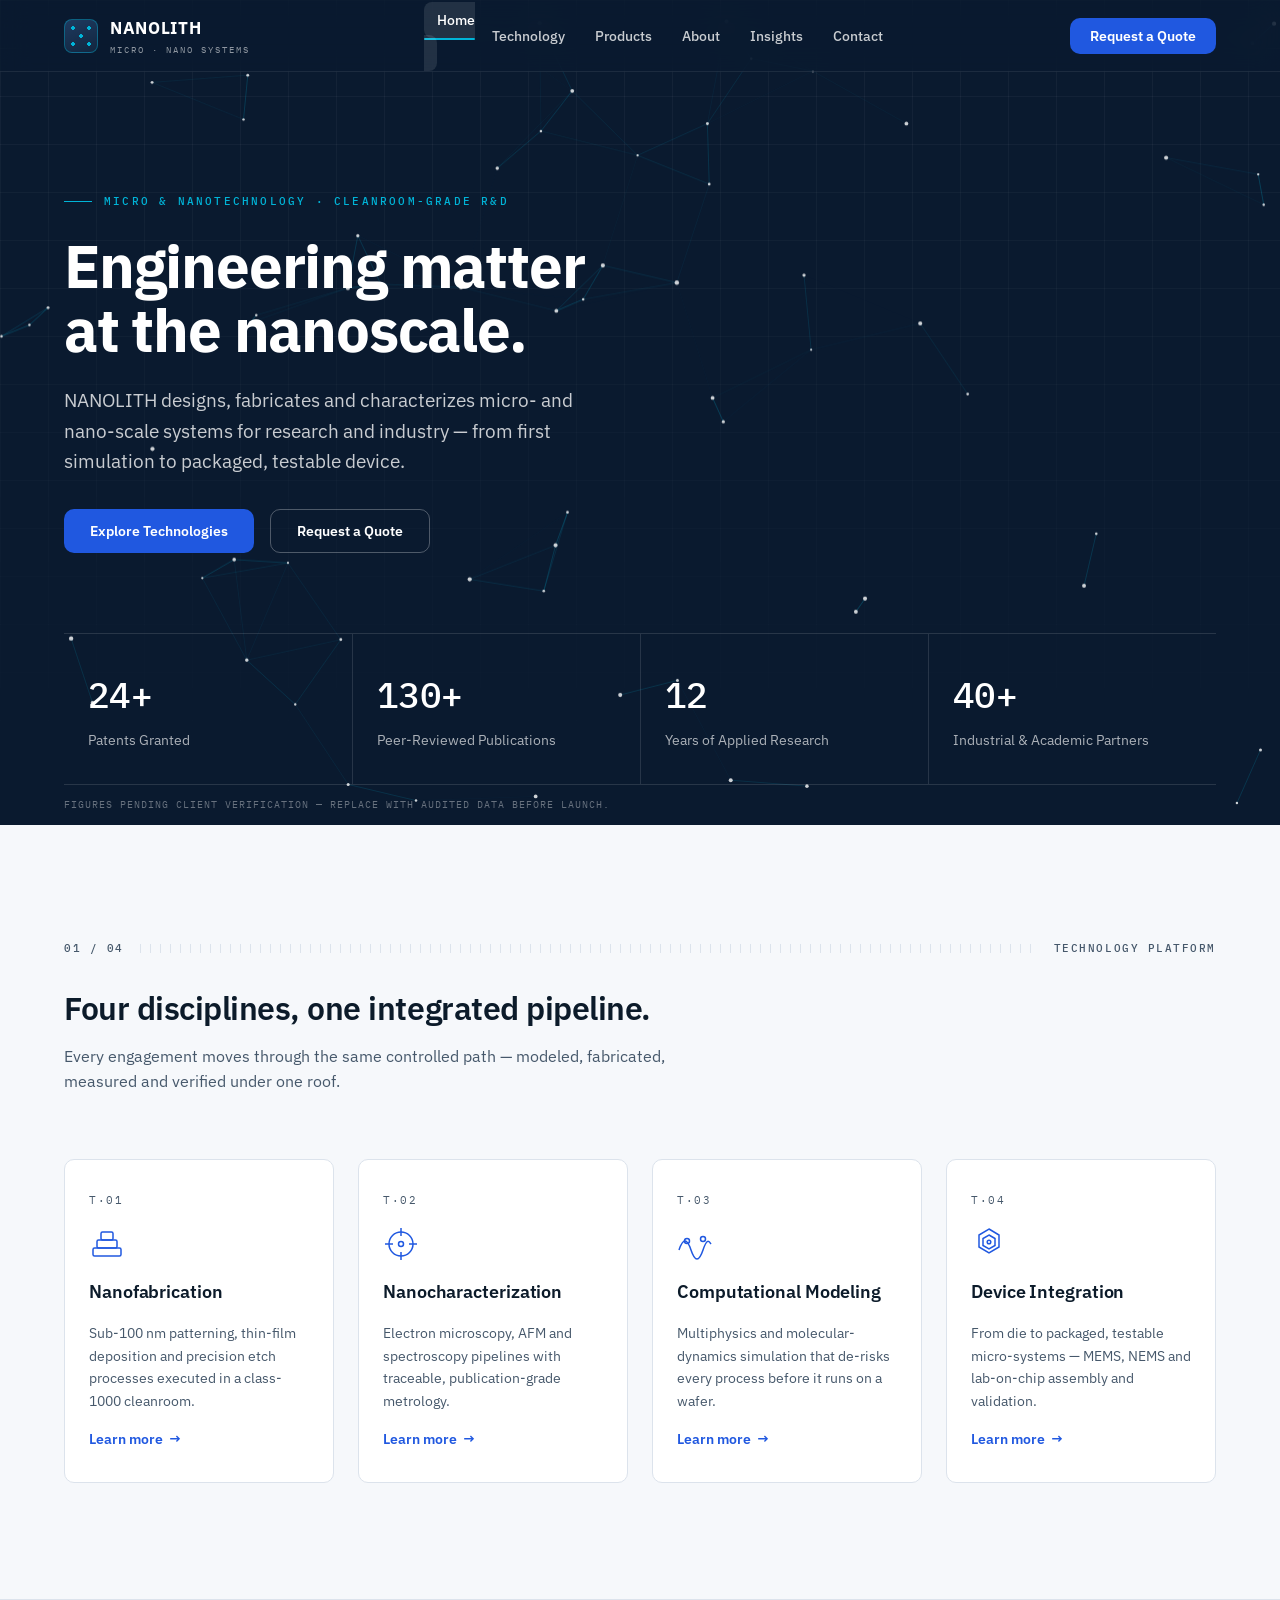
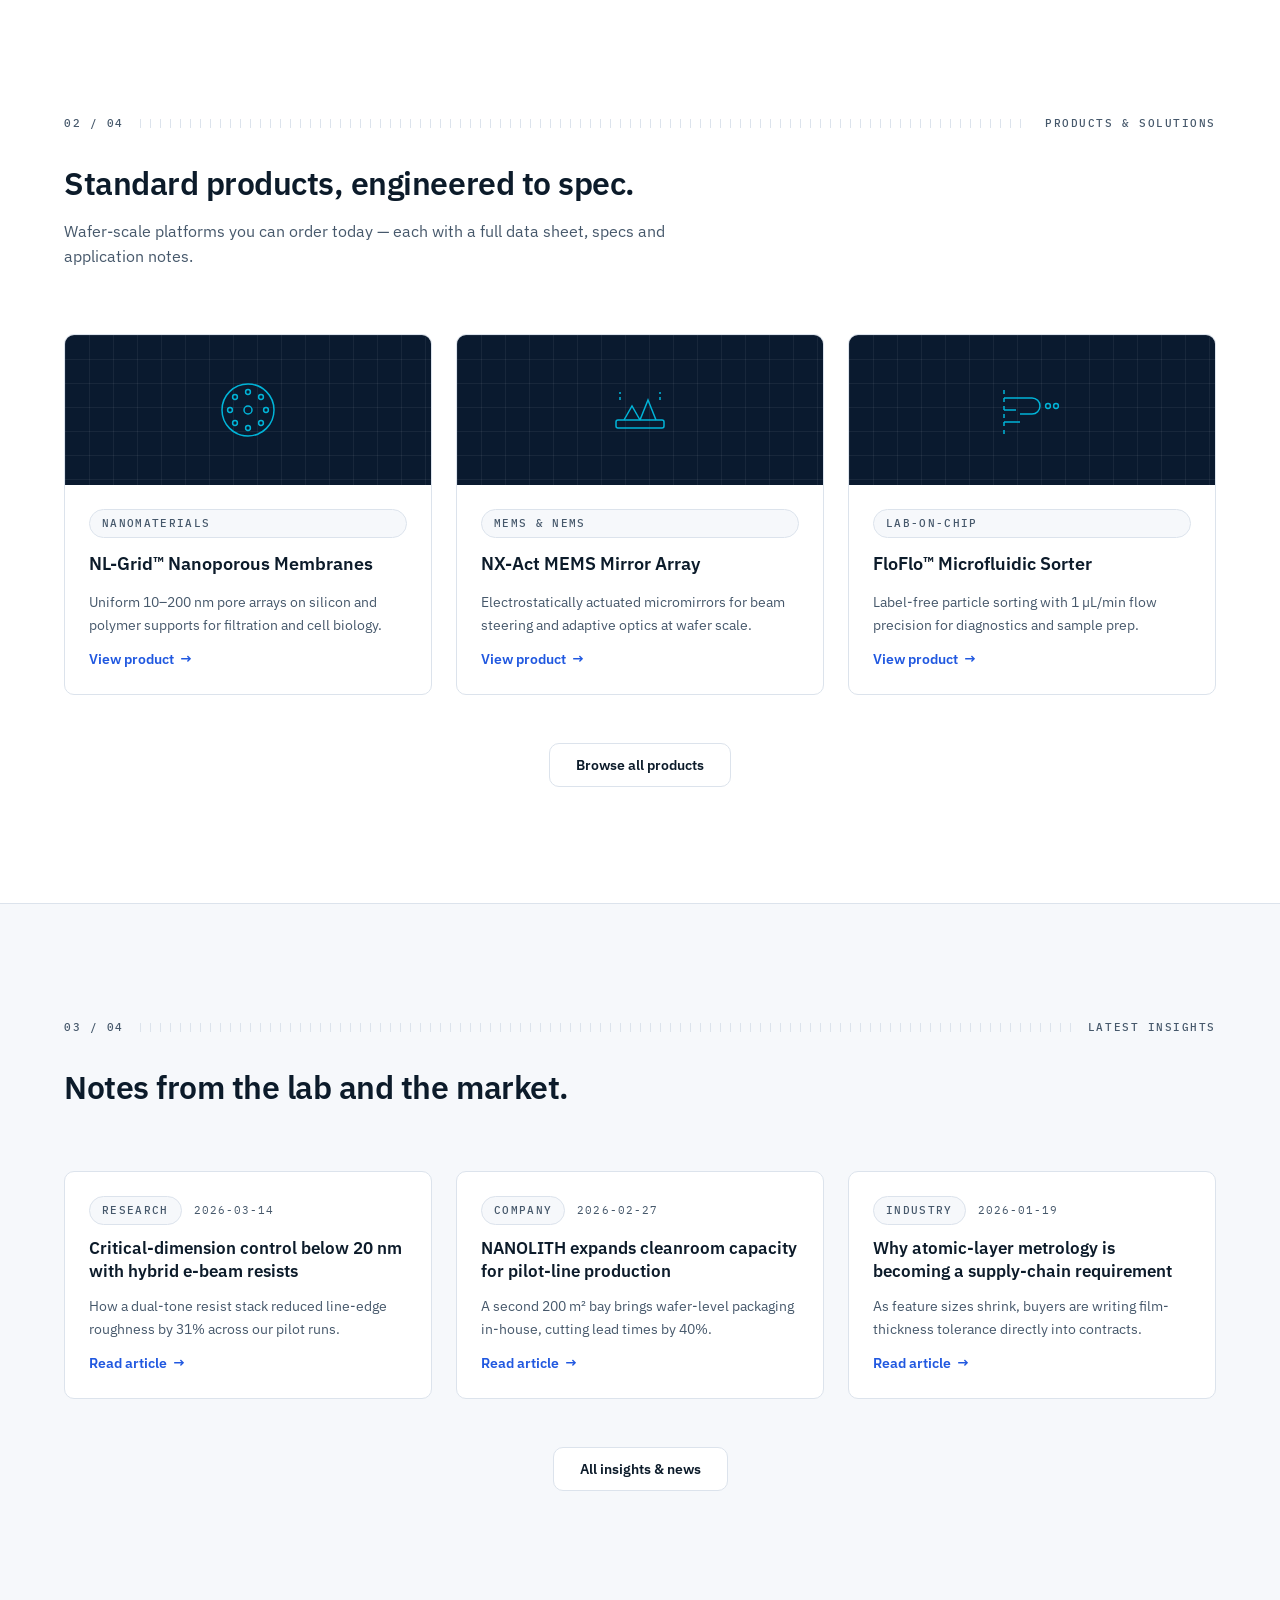
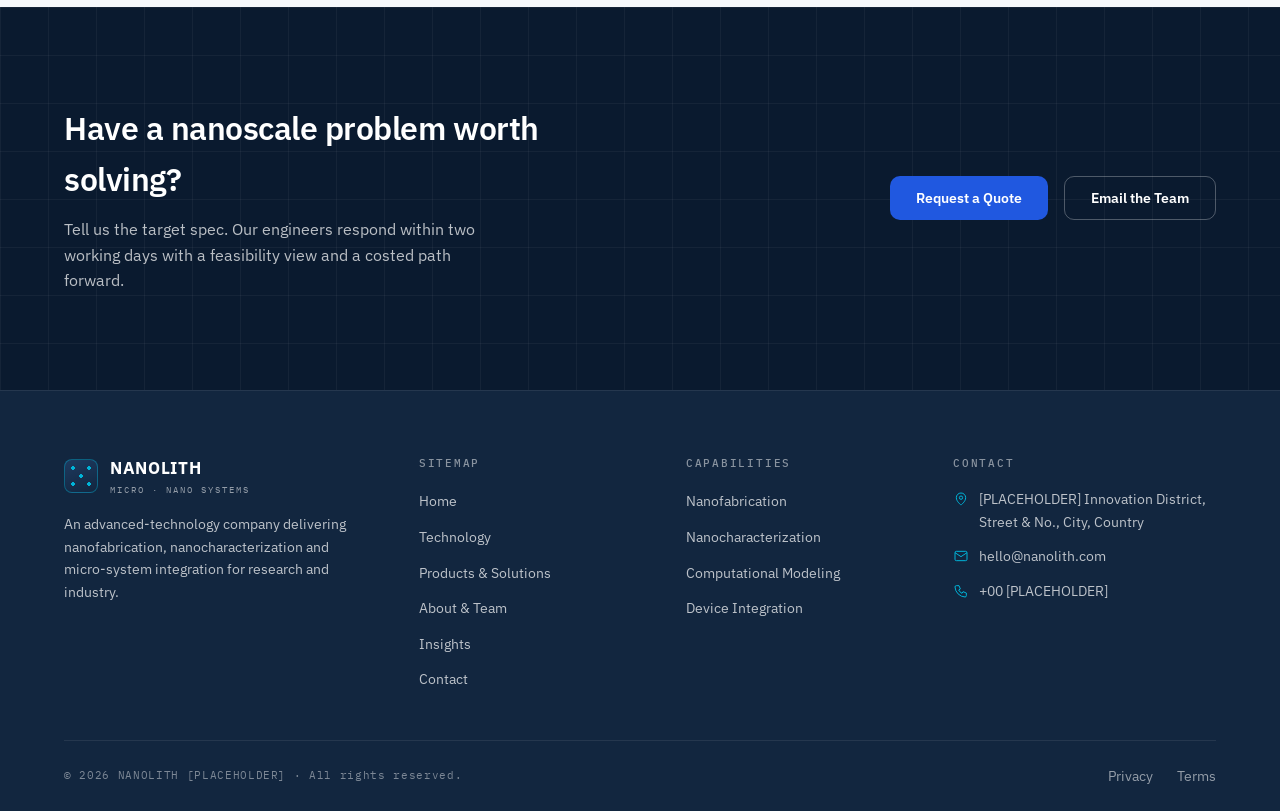
==== index.html @ 8b34ed4b "Add files via upload" ====
<!DOCTYPE html>
<html lang="en" dir="ltr">
<head>
  <meta charset="UTF-8" />
  <meta name="viewport" content="width=device-width, initial-scale=1.0" />
  <title>NANOLITH — Engineering Matter at the Nanoscale</title>
  <meta name="description" content="NANOLITH is a micro & nanotechnology company delivering nanofabrication, nanocharacterization and device integration for research and industry — from first simulation to packaged device." />
  <meta name="robots" content="index, follow" />
  <meta name="theme-color" content="#0A1A2F" />

  <!-- Open Graph (per-page OG handled by router titles; full package ships in Phase 3) -->
  <meta property="og:type" content="website" />
  <meta property="og:site_name" content="NANOLITH" />
  <meta property="og:title" content="NANOLITH — Engineering Matter at the Nanoscale" />
  <meta property="og:description" content="Micro & nanotechnology engineering: nanofabrication, nanocharacterization, computational modeling and device integration." />
  <meta property="og:url" content="https://www.nanolith.com/" /><!-- [PLACEHOLDER] canonical domain -->

  <!-- Fonts: IBM Plex Sans (display+body) & IBM Plex Mono (technical labels) -->
  <link rel="preconnect" href="https://fonts.googleapis.com" />
  <link rel="preconnect" href="https://fonts.gstatic.com" crossorigin />
  <link href="https://fonts.googleapis.com/css2?family=IBM+Plex+Sans:wght@400;500;600;700&family=IBM+Plex+Mono:wght@400;500&display=swap" rel="stylesheet" />

  <!-- JSON-LD: Organization -->
  <script type="application/ld+json">
  {
    "@context": "https://schema.org",
    "@type": "Organization",
    "name": "NANOLITH",
    "description": "Micro & nanotechnology company providing nanofabrication, nanocharacterization and micro-system integration services.",
    "url": "https://www.nanolith.com/",
    "email": "hello@nanolith.com",
    "address": { "@type": "PostalAddress", "streetAddress": "[PLACEHOLDER — Street & No.]", "addressLocality": "[PLACEHOLDER — City]", "addressCountry": "[PLACEHOLDER — Country]" },
    "sameAs": []
  }
  </script>

  <style>
  /* ============================================================
     NANOLITH — DESIGN SYSTEM v1.0  (Blueprint Precision)
     Transfer 1:1 into Figma. Spec table below.

     COLOR TOKENS        VALUE        ROLE
     paper               #F6F8FB      page ground (cool near-white)
     surface             #FFFFFF      cards / raised surfaces
     ink                 #0C1B2A      primary text (12.4:1 on paper)
     ink-2               #46586B      secondary text (6.1:1 on paper)
     line                #DCE3EC      hairlines, borders, dividers
     navy                #0A1A2F      dark ground: hero, bands, footer
     navy-2              #12263F      dark ground: footer, elevated dark
     action              #2058E0      THE single action color (white text 5.9:1)
     action-hover        #1A47B8      pressed/hover of action
     signal              #00B4D8      instrument cyan — ONLY for data/
                                      lattice/chart marks on dark ground
     ok                  #0E9F6E      success state
     err                 #D64545      error state
     focus               #3F7BF2      :focus-visible ring (works on both)

     TYPE SCALE (IBM Plex Sans / Mono)
     display  clamp(2.75rem, 6vw, 3.75rem) 700 -0.02em
     h2       clamp(1.75rem, 3.5vw, 2rem) 600 -0.015em
     h3       1.125rem 600 -0.005em
     body     1rem 400 / 1.6
     small    0.875rem / 1.6
     mono-xs  0.6875rem Mono 500 +0.14em uppercase — labels

     SPACE SCALE   4 8 12 16 24 32 48 64 96 128 (px)
     RADIUS        card 10px · input 6px · pill 999px
     SHADOW-1      0 1px 2px rgba(12,27,42,.06), 0 8px 24px rgba(12,27,42,.07)
     SHADOW-2      0 2px 4px rgba(12,27,42,.08), 0 16px 40px rgba(12,27,42,.12)
     MOTION        240ms cubic-bezier(.22,.61,.36,1)
     ============================================================ */

  /* ---------- Tokens ---------- */
  :root {
    --paper: #F6F8FB;
    --surface: #FFFFFF;
    --ink: #0C1B2A;
    --ink-2: #46586B;
    --line: #DCE3EC;
    --navy: #0A1A2F;
    --navy-2: #12263F;
    --action: #2058E0;
    --action-hover: #1A47B8;
    --signal: #00B4D8;
    --ok: #0E9F6E;
    --err: #D64545;
    --focus: #3F7BF2;

    --font-sans: "IBM Plex Sans", system-ui, -apple-system, "Segoe UI", sans-serif;
    --font-mono: "IBM Plex Mono", ui-monospace, "SFMono-Regular", monospace;

    --fs-display: clamp(2.75rem, 6vw, 3.75rem);
    --fs-h2: clamp(1.75rem, 3.5vw, 2rem);
    --fs-h3: 1.125rem;
    --fs-body: 1rem;
    --fs-small: 0.875rem;
    --fs-mono-xs: 0.6875rem;

    --sp-1: 4px;  --sp-2: 8px;  --sp-3: 12px; --sp-4: 16px;
    --sp-5: 24px; --sp-6: 32px; --sp-7: 48px; --sp-8: 64px;
    --sp-9: 96px; --sp-10: 128px;

    --r-card: 10px;
    --r-input: 6px;
    --r-pill: 999px;

    --shadow-1: 0 1px 2px rgba(12,27,42,.06), 0 8px 24px rgba(12,27,42,.07);
    --shadow-2: 0 2px 4px rgba(12,27,42,.08), 0 16px 40px rgba(12,27,42,.12);

    --dur: 240ms;
    --ease: cubic-bezier(.22, .61, .36, 1);

    --section-y: clamp(64px, 9vw, 128px);
    --nav-h: 72px;
  }

  /* ---------- Reset & base ---------- */
  *, *::before, *::after { box-sizing: border-box; margin: 0; padding: 0; }
  html { scroll-behavior: smooth; }
  body {
    font-family: var(--font-sans);
    font-size: var(--fs-body);
    line-height: 1.6;
    color: var(--ink);
    background: var(--paper);
    -webkit-font-smoothing: antialiased;
    text-rendering: optimizeLegibility;
  }
  img, svg, canvas { display: block; max-width: 100%; }
  a { color: inherit; text-decoration: none; }
  ul, ol { list-style: none; }
  button { font: inherit; border: 0; background: none; cursor: pointer; color: inherit; }
  :focus-visible { outline: 2px solid var(--focus); outline-offset: 3px; border-radius: 4px; }

  .skip-link {
    position: absolute; top: -48px; left: 16px; z-index: 200;
    background: var(--action); color: #fff; padding: 10px 16px;
    border-radius: var(--r-input); font-weight: 600; transition: top var(--dur) var(--ease);
  }
  .skip-link:focus { top: 12px; }

  .container { width: 100%; max-width: 1200px; margin-inline: auto; padding-inline: clamp(20px, 4vw, 24px); }
  .mono { font-family: var(--font-mono); }

  /* ---------- Section rule (calibration signature) ---------- */
  .sec-rule {
    display: flex; align-items: center; gap: var(--sp-4);
    margin-bottom: var(--sp-6);
  }
  .sec-index, .sec-label {
    font-family: var(--font-mono); font-size: var(--fs-mono-xs);
    font-weight: 500; letter-spacing: .14em; text-transform: uppercase;
    color: var(--ink-2); white-space: nowrap;
  }
  .sec-ticks {
    flex: 1; height: 9px; min-width: 24px;
    background: repeating-linear-gradient(90deg, var(--line) 0 1px, transparent 1px 10px);
  }
  .on-dark .sec-index, .on-dark .sec-label { color: rgba(255,255,255,.66); }
  .on-dark .sec-ticks { background: repeating-linear-gradient(90deg, rgba(255,255,255,.18) 0 1px, transparent 1px 10px); }

  /* ---------- Buttons & pills ---------- */
  .btn {
    display: inline-flex; align-items: center; justify-content: center; gap: var(--sp-2);
    padding: 14px 26px; border-radius: var(--r-card);
    font-weight: 600; font-size: var(--fs-small); line-height: 1;
    transition: background var(--dur) var(--ease), transform var(--dur) var(--ease),
                border-color var(--dur) var(--ease), box-shadow var(--dur) var(--ease);
  }
  .btn-primary { background: var(--action); color: #fff; }
  .btn-primary:hover { background: var(--action-hover); transform: translateY(-1px); box-shadow: var(--shadow-1); }
  .btn-primary:active { transform: translateY(0); }
  .btn-ghost { border: 1px solid rgba(255,255,255,.28); color: #fff; }
  .btn-ghost:hover { border-color: rgba(255,255,255,.6); background: rgba(255,255,255,.06); }
  .btn-outline { border: 1px solid var(--line); color: var(--ink); background: var(--surface); }
  .btn-outline:hover { border-color: var(--ink-2); transform: translateY(-1px); }
  .text-link { font-weight: 600; font-size: var(--fs-small); color: var(--action); display: inline-flex; align-items: center; gap: 6px; transition: gap var(--dur) var(--ease); }
  .text-link:hover { gap: 10px; }
  .on-dark .text-link { color: var(--signal); }
  .pill {
    display: inline-flex; align-items: center;
    font-family: var(--font-mono); font-size: var(--fs-mono-xs);
    letter-spacing: .12em; text-transform: uppercase; font-weight: 500;
    padding: 5px 12px; border-radius: var(--r-pill);
    border: 1px solid var(--line); color: var(--ink-2); background: var(--paper);
  }
  .on-dark .pill { border-color: rgba(0,180,216,.35); color: var(--signal); background: rgba(0,180,216,.07); }

  /* ---------- Views / router ---------- */
  .view { display: none; }
  .view.is-active { display: block; }

  /* ============================================================
     NAVBAR
     ============================================================ */
  .nav {
    position: fixed; inset-inline: 0; top: 0; z-index: 100;
    height: var(--nav-h);
    background: rgba(10, 26, 47, .66);
    -webkit-backdrop-filter: blur(14px); backdrop-filter: blur(14px);
    border-bottom: 1px solid rgba(255,255,255,.08);
    transition: background var(--dur) var(--ease), border-color var(--dur) var(--ease);
  }
  .nav.is-scrolled { background: rgba(10, 26, 47, .92); border-bottom-color: rgba(255,255,255,.12); }
  .nav-inner { height: var(--nav-h); display: flex; align-items: center; justify-content: space-between; gap: var(--sp-5); }

  .brand { display: inline-flex; align-items: center; gap: 12px; color: #fff; }
  .brand-mark {
    width: 34px; height: 34px; border-radius: 8px; flex: none;
    background:
      radial-gradient(circle at 25% 25%, var(--signal) 1.6px, transparent 2px),
      radial-gradient(circle at 75% 25%, var(--signal) 1.6px, transparent 2px),
      radial-gradient(circle at 25% 75%, var(--signal) 1.6px, transparent 2px),
      radial-gradient(circle at 75% 75%, var(--signal) 1.6px, transparent 2px),
      radial-gradient(circle at 50% 50%, var(--signal) 1.6px, transparent 2px),
      linear-gradient(160deg, #1E3A5F, var(--navy-2));
    border: 1px solid rgba(0,180,216,.4);
  }
  .brand-name { font-weight: 700; font-size: 1.0625rem; letter-spacing: .04em; }
  .brand-sub { display: block; font-family: var(--font-mono); font-size: 9px; letter-spacing: .22em; text-transform: uppercase; color: rgba(255,255,255,.55); margin-top: 1px; }

  .nav-links { display: flex; align-items: center; gap: var(--sp-1); }
  .nav-links a {
    padding: 9px 13px; border-radius: 8px; color: rgba(255,255,255,.78);
    font-size: var(--fs-small); font-weight: 500;
    transition: color var(--dur) var(--ease), background var(--dur) var(--ease);
  }
  .nav-links a:hover { color: #fff; background: rgba(255,255,255,.07); }
  .nav-links a[aria-current="page"] { color: #fff; background: rgba(255,255,255,.1); }
  .nav-links a[aria-current="page"]::after { content: ""; display: block; height: 2px; margin-top: 5px; background: var(--signal); border-radius: 2px; }

  .nav-cta { display: inline-flex; }
  .nav .btn { padding: 11px 20px; }

  .nav-toggle { display: none; width: 44px; height: 44px; border-radius: 8px; position: relative; }
  .nav-toggle span {
    position: absolute; left: 12px; right: 12px; height: 2px; border-radius: 2px;
    background: #fff; transition: transform var(--dur) var(--ease), opacity var(--dur) var(--ease);
  }
  .nav-toggle span:nth-child(1) { top: 15px; }
  .nav-toggle span:nth-child(2) { top: 21px; }
  .nav-toggle span:nth-child(3) { top: 27px; }
  .nav.is-open .nav-toggle span:nth-child(1) { transform: translateY(6px) rotate(45deg); }
  .nav.is-open .nav-toggle span:nth-child(2) { opacity: 0; }
  .nav.is-open .nav-toggle span:nth-child(3) { transform: translateY(-6px) rotate(-45deg); }

  .nav-panel { display: none; }

  /* ============================================================
     HERO
     ============================================================ */
  .hero {
    position: relative; overflow: hidden;
    background: var(--navy); color: #fff;
    padding-top: calc(var(--nav-h) + clamp(56px, 10vw, 112px));
    padding-bottom: 0;
  }
  .hero::before { /* blueprint grid */
    content: ""; position: absolute; inset: 0; pointer-events: none;
    background-image:
      linear-gradient(rgba(255,255,255,.05) 1px, transparent 1px),
      linear-gradient(90deg, rgba(255,255,255,.05) 1px, transparent 1px);
    background-size: 48px 48px;
    mask-image: linear-gradient(180deg, rgba(0,0,0,.9), rgba(0,0,0,.35) 60%, transparent 95%);
    -webkit-mask-image: linear-gradient(180deg, rgba(0,0,0,.9), rgba(0,0,0,.35) 60%, transparent 95%);
  }
  #lattice { position: absolute; inset: 0; width: 100%; height: 100%; pointer-events: none; }
  .hero-inner { position: relative; z-index: 1; }
  .hero-content { max-width: 720px; padding-bottom: clamp(48px, 7vw, 80px); }
  .hero-eyebrow {
    font-family: var(--font-mono); font-size: var(--fs-mono-xs); font-weight: 500;
    letter-spacing: .2em; text-transform: uppercase; color: var(--signal);
    display: inline-flex; align-items: center; gap: 12px; margin-bottom: var(--sp-5);
  }
  .hero-eyebrow::before { content: ""; width: 28px; height: 1px; background: var(--signal); }
  .hero h1 {
    font-size: var(--fs-display); font-weight: 700; line-height: 1.06;
    letter-spacing: -0.02em; margin-bottom: var(--sp-5); text-wrap: balance;
  }
  .hero-sub { font-size: clamp(1.0625rem, 2vw, 1.1875rem); color: rgba(255,255,255,.78); max-width: 560px; margin-bottom: var(--sp-6); }
  .hero-ctas { display: flex; flex-wrap: wrap; gap: var(--sp-4); }

  /* Trust strip — counters on the dark ground */
  .trust {
    position: relative; z-index: 1;
    border-top: 1px solid rgba(255,255,255,.12);
    display: grid; grid-template-columns: repeat(4, 1fr);
  }
  .trust-item { padding: var(--sp-6) var(--sp-5); border-inline-start: 1px solid rgba(255,255,255,.12); }
  .trust-item:first-child { border-inline-start: 0; }
  .stat-num {
    font-family: var(--font-mono); font-weight: 500; font-size: clamp(1.75rem, 3.4vw, 2.25rem);
    letter-spacing: -0.02em; color: #fff; display: block;
    font-variant-numeric: tabular-nums;
  }
  .stat-label { display: block; margin-top: 6px; font-size: var(--fs-small); color: rgba(255,255,255,.66); }
  .trust-note { position: relative; z-index: 1; border-top: 1px solid rgba(255,255,255,.12); padding: 12px 0; }
  .trust-note p { font-family: var(--font-mono); font-size: 10px; letter-spacing: .1em; text-transform: uppercase; color: rgba(255,255,255,.38); }

  /* ============================================================
     LIGHT SECTIONS (shared)
     ============================================================ */
  .section { padding-block: var(--section-y); background: var(--paper); }
  .section-head { max-width: 640px; margin-bottom: var(--sp-8); }
  .section-head h2 { font-size: var(--fs-h2); font-weight: 600; letter-spacing: -0.015em; line-height: 1.2; margin-bottom: var(--sp-4); text-wrap: balance; }
  .section-head p { color: var(--ink-2); }

  /* Technology cards */
  .grid-4 { display: grid; grid-template-columns: repeat(4, 1fr); gap: var(--sp-5); }
  .t-card {
    background: var(--surface); border: 1px solid var(--line); border-radius: var(--r-card);
    padding: var(--sp-6) var(--sp-5); display: flex; flex-direction: column; gap: var(--sp-4);
    transition: transform var(--dur) var(--ease), box-shadow var(--dur) var(--ease), border-color var(--dur) var(--ease);
  }
  .t-card:hover { transform: translateY(-3px); box-shadow: var(--shadow-2); border-color: #C9D4E2; }
  .t-card svg { width: 36px; height: 36px; stroke: var(--action); }
  .t-card h3 { font-size: var(--fs-h3); font-weight: 600; letter-spacing: -0.005em; }
  .t-card p { font-size: var(--fs-small); color: var(--ink-2); flex: 1; }
  .t-card .text-link { margin-top: auto; }
  .t-num { font-family: var(--font-mono); font-size: var(--fs-mono-xs); letter-spacing: .14em; color: var(--ink-2); }

  /* Products teaser */
  .grid-3 { display: grid; grid-template-columns: repeat(3, 1fr); gap: var(--sp-5); }
  .p-card {
    background: var(--surface); border: 1px solid var(--line); border-radius: var(--r-card);
    overflow: hidden; display: flex; flex-direction: column;
    transition: transform var(--dur) var(--ease), box-shadow var(--dur) var(--ease);
  }
  .p-card:hover { transform: translateY(-3px); box-shadow: var(--shadow-2); }
  .p-visual {
    height: 150px; position: relative; overflow: hidden;
    background: var(--navy);
  }
  .p-visual::before {
    content: ""; position: absolute; inset: 0;
    background-image:
      linear-gradient(rgba(255,255,255,.06) 1px, transparent 1px),
      linear-gradient(90deg, rgba(255,255,255,.06) 1px, transparent 1px);
    background-size: 24px 24px;
  }
  .p-visual svg { position: absolute; inset: 0; margin: auto; width: 72px; height: 72px; stroke: var(--signal); }
  .p-body { padding: var(--sp-5); display: flex; flex-direction: column; gap: var(--sp-3); flex: 1; }
  .p-body h3 { font-size: var(--fs-h3); font-weight: 600; }
  .p-body > p { font-size: var(--fs-small); color: var(--ink-2); flex: 1; }

  /* Insights teaser */
  .i-list { display: grid; grid-template-columns: repeat(3, 1fr); gap: var(--sp-5); }
  .i-card {
    background: var(--surface); border: 1px solid var(--line); border-radius: var(--r-card);
    padding: var(--sp-5); display: flex; flex-direction: column; gap: var(--sp-3);
    transition: transform var(--dur) var(--ease), box-shadow var(--dur) var(--ease);
  }
  .i-card:hover { transform: translateY(-3px); box-shadow: var(--shadow-2); }
  .i-meta { display: flex; align-items: center; gap: var(--sp-3); }
  .i-date { font-family: var(--font-mono); font-size: var(--fs-mono-xs); letter-spacing: .1em; color: var(--ink-2); }
  .i-card h3 { font-size: 1.0625rem; font-weight: 600; line-height: 1.35; }
  .i-card p { font-size: var(--fs-small); color: var(--ink-2); flex: 1; }

  /* ============================================================
     CTA BAND & FOOTER (dark)
     ============================================================ */
  .cta-band { background: var(--navy); color: #fff; position: relative; overflow: hidden; }
  .cta-band::before {
    content: ""; position: absolute; inset: 0;
    background-image:
      linear-gradient(rgba(255,255,255,.045) 1px, transparent 1px),
      linear-gradient(90deg, rgba(255,255,255,.045) 1px, transparent 1px);
    background-size: 48px 48px;
  }
  .cta-inner { position: relative; display: flex; align-items: center; justify-content: space-between; gap: var(--sp-7); padding-block: clamp(56px, 8vw, 96px); }
  .cta-inner h2 { font-size: var(--fs-h2); font-weight: 600; letter-spacing: -0.015em; margin-bottom: var(--sp-3); max-width: 480px; }
  .cta-inner p { color: rgba(255,255,255,.72); max-width: 440px; }
  .cta-actions { display: flex; flex-wrap: wrap; gap: var(--sp-4); flex: none; }

  .footer { background: var(--navy-2); color: rgba(255,255,255,.72); border-top: 1px solid rgba(255,255,255,.08); }
  .footer-grid {
    display: grid; grid-template-columns: 1.4fr 1fr 1fr 1.2fr; gap: var(--sp-7);
    padding-block: var(--sp-8) var(--sp-7);
  }
  .footer .brand { margin-bottom: var(--sp-4); }
  .footer-blurb { font-size: var(--fs-small); max-width: 300px; }
  .footer h4 { font-family: var(--font-mono); font-size: var(--fs-mono-xs); font-weight: 500; letter-spacing: .16em; text-transform: uppercase; color: rgba(255,255,255,.5); margin-bottom: var(--sp-4); }
  .footer-links li + li { margin-top: 10px; }
  .footer-links a { font-size: var(--fs-small); transition: color var(--dur) var(--ease); }
  .footer-links a:hover { color: #fff; }
  .footer-contact li { font-size: var(--fs-small); display: flex; gap: 10px; }
  .footer-contact li + li { margin-top: 12px; }
  .footer-contact svg { width: 16px; height: 16px; stroke: var(--signal); flex: none; margin-top: 3px; }
  .footer-bottom {
    border-top: 1px solid rgba(255,255,255,.08); padding-block: var(--sp-5);
    display: flex; align-items: center; justify-content: space-between; gap: var(--sp-4); flex-wrap: wrap;
  }
  .footer-bottom p { font-family: var(--font-mono); font-size: 11px; letter-spacing: .06em; color: rgba(255,255,255,.45); }
  .footer-legal { display: flex; gap: var(--sp-5); }
  .footer-legal a { font-size: var(--fs-small); color: rgba(255,255,255,.55); }
  .footer-legal a:hover { color: #fff; }

  /* ============================================================
     STUB VIEW (pages shipping in Phase 2)
     ============================================================ */
  .stub { min-height: calc(100vh - var(--nav-h)); background: var(--navy); color: #fff; display: grid; place-items: center; text-align: center; position: relative; overflow: hidden; padding: var(--sp-9) 0; }
  .stub::before {
    content: ""; position: absolute; inset: 0;
    background-image:
      linear-gradient(rgba(255,255,255,.05) 1px, transparent 1px),
      linear-gradient(90deg, rgba(255,255,255,.05) 1px, transparent 1px);
    background-size: 48px 48px;
  }
  .stub-inner { position: relative; max-width: 520px; padding-inline: clamp(20px, 4vw, 24px); display: flex; flex-direction: column; align-items: center; gap: var(--sp-5); }
  .stub h1 { font-size: clamp(1.75rem, 4vw, 2.25rem); font-weight: 600; letter-spacing: -0.015em; }
  .stub p { color: rgba(255,255,255,.72); }

  /* ============================================================
     REVEAL ANIMATION
     ============================================================ */
  .reveal { opacity: 0; transform: translateY(18px); transition: opacity 640ms var(--ease), transform 640ms var(--ease); }
  .reveal.is-in { opacity: 1; transform: none; }
  .reveal[data-delay="1"] { transition-delay: 80ms; }
  .reveal[data-delay="2"] { transition-delay: 160ms; }
  .reveal[data-delay="3"] { transition-delay: 240ms; }

  /* ============================================================
     RESPONSIVE (mobile-first overrides)
     ============================================================ */
  @media (max-width: 1023px) {
    .grid-4 { grid-template-columns: repeat(2, 1fr); }
    .grid-3, .i-list { grid-template-columns: repeat(2, 1fr); }
    .footer-grid { grid-template-columns: 1fr 1fr; }
  }
  @media (max-width: 860px) {
    .nav-links, .nav-cta { display: none; }
    .nav-toggle { display: block; }
    .nav.is-open { background: rgba(10,26,47,.98); }
    .nav-panel {
      display: block; position: fixed; top: var(--nav-h); inset-inline: 0; z-index: 99;
      background: rgba(10,26,47,.98); border-bottom: 1px solid rgba(255,255,255,.1);
      padding: var(--sp-4) clamp(20px, 4vw, 24px) var(--sp-6);
      transform: translateY(-8px); opacity: 0; pointer-events: none;
      transition: transform var(--dur) var(--ease), opacity var(--dur) var(--ease);
    }
    .nav.is-open .nav-panel { transform: none; opacity: 1; pointer-events: auto; }
    .nav-panel a {
      display: block; padding: 14px 10px; color: rgba(255,255,255,.85);
      font-size: 1.0625rem; font-weight: 500; border-bottom: 1px solid rgba(255,255,255,.07);
    }
    .nav-panel a[aria-current="page"] { color: var(--signal); }
    .nav-panel .btn { margin-top: var(--sp-5); width: 100%; }
    .trust { grid-template-columns: repeat(2, 1fr); }
    .trust-item:nth-child(odd) { border-inline-start: 0; }
    .trust-item:nth-child(n+3) { border-top: 1px solid rgba(255,255,255,.12); }
    .cta-inner { flex-direction: column; align-items: flex-start; }
  }
  @media (max-width: 620px) {
    .grid-4, .grid-3, .i-list { grid-template-columns: 1fr; }
    .footer-grid { grid-template-columns: 1fr; gap: var(--sp-6); }
    .hero-ctas .btn { width: 100%; }
  }

  /* ============================================================
     REDUCED MOTION — everything resolves instantly
     ============================================================ */
  @media (prefers-reduced-motion: reduce) {
    html { scroll-behavior: auto; }
    *, *::before, *::after { transition-duration: 1ms !important; animation-duration: 1ms !important; }
    .reveal { opacity: 1; transform: none; }
    .btn:hover, .t-card:hover, .p-card:hover, .i-card:hover { transform: none; }
  }
  </style>
</head>

<body>
  <a class="skip-link" href="#main">Skip to main content</a>

  <!-- ====== NAVBAR ====== -->
  <header class="nav" id="nav">
    <div class="container nav-inner">
      <a href="#/home" class="brand" aria-label="NANOLITH — home">
        <span class="brand-mark" aria-hidden="true"></span>
        <span>
          <span class="brand-name">NANOLITH</span><!-- [PLACEHOLDER] company name -->
          <span class="brand-sub">Micro · Nano Systems</span>
        </span>
      </a>

      <nav aria-label="Primary">
        <ul class="nav-links" id="navLinks">
          <li><a href="#/home" data-route="#/home">Home</a></li>
          <li><a href="#/technology" data-route="#/technology">Technology</a></li>
          <li><a href="#/products" data-route="#/products">Products</a></li>
          <li><a href="#/about" data-route="#/about">About</a></li>
          <li><a href="#/insights" data-route="#/insights">Insights</a></li>
          <li><a href="#/contact" data-route="#/contact">Contact</a></li>
        </ul>
      </nav>

      <a href="#/contact" class="btn btn-primary nav-cta">Request a Quote</a>

      <button class="nav-toggle" id="navToggle" aria-expanded="false" aria-controls="navPanel" aria-label="Toggle navigation menu">
        <span></span><span></span><span></span>
      </button>
    </div>

    <!-- Mobile panel -->
    <div class="nav-panel" id="navPanel">
      <nav aria-label="Mobile">
        <ul id="navLinksMobile">
          <li><a href="#/home" data-route="#/home">Home</a></li>
          <li><a href="#/technology" data-route="#/technology">Technology</a></li>
          <li><a href="#/products" data-route="#/products">Products</a></li>
          <li><a href="#/about" data-route="#/about">About</a></li>
          <li><a href="#/insights" data-route="#/insights">Insights</a></li>
          <li><a href="#/contact" data-route="#/contact">Contact</a></li>
        </ul>
      </nav>
      <a href="#/contact" class="btn btn-primary">Request a Quote</a>
    </div>
  </header>

  <main id="main">

    <!-- ====== VIEW: HOME ====== -->
    <section class="view is-active" id="view-home" data-title="NANOLITH — Engineering Matter at the Nanoscale">

      <!-- Hero -->
      <div class="hero on-dark">
        <canvas id="lattice" aria-hidden="true"></canvas>
        <div class="container hero-inner">
          <div class="hero-content">
            <p class="hero-eyebrow">Micro &amp; Nanotechnology · Cleanroom-Grade R&amp;D</p>
            <h1>Engineering matter at the nanoscale.</h1>
            <p class="hero-sub">NANOLITH designs, fabricates and characterizes micro- and nano-scale systems for research and industry — from first simulation to packaged, testable device.</p>
            <div class="hero-ctas">
              <a href="#/technology" class="btn btn-primary">Explore Technologies</a>
              <a href="#/contact" class="btn btn-ghost">Request a Quote</a>
            </div>
          </div>
        </div>

        <!-- Trust strip: animated counters -->
        <div class="container">
          <div class="trust" role="list" aria-label="Company track record">
            <div class="trust-item" role="listitem">
              <span class="stat-num" data-count="24" data-suffix="+">0</span>
              <span class="stat-label">Patents Granted</span>
            </div>
            <div class="trust-item" role="listitem">
              <span class="stat-num" data-count="130" data-suffix="+">0</span>
              <span class="stat-label">Peer-Reviewed Publications</span>
            </div>
            <div class="trust-item" role="listitem">
              <span class="stat-num" data-count="12">0</span>
              <span class="stat-label">Years of Applied Research</span>
            </div>
            <div class="trust-item" role="listitem">
              <span class="stat-num" data-count="40" data-suffix="+">0</span>
              <span class="stat-label">Industrial &amp; Academic Partners</span>
            </div>
          </div>
          <div class="trust-note">
            <p>Figures pending client verification — replace with audited data before launch.</p>
          </div>
        </div>
      </div>

      <!-- Technology platform cards -->
      <section class="section" aria-labelledby="tech-title">
        <div class="container">
          <div class="sec-rule" aria-hidden="true">
            <span class="sec-index">01 / 04</span>
            <span class="sec-ticks"></span>
            <span class="sec-label">Technology Platform</span>
          </div>
          <div class="section-head reveal">
            <h2 id="tech-title">Four disciplines, one integrated pipeline.</h2>
            <p>Every engagement moves through the same controlled path — modeled, fabricated, measured and verified under one roof.</p>
          </div>

          <div class="grid-4">
            <article class="t-card reveal">
              <span class="t-num">T·01</span>
              <svg viewBox="0 0 36 36" fill="none" stroke-width="1.5" aria-hidden="true">
                <rect x="4" y="22" width="28" height="8" rx="1.5"/><rect x="8" y="14" width="20" height="8" rx="1.5"/><rect x="12" y="6" width="12" height="8" rx="1.5"/>
              </svg>
              <h3>Nanofabrication</h3>
              <p>Sub-100&nbsp;nm patterning, thin-film deposition and precision etch processes executed in a class-1000 cleanroom.</p>
              <a href="#/technology" class="text-link">Learn more <span aria-hidden="true">→</span></a>
            </article>

            <article class="t-card reveal" data-delay="1">
              <span class="t-num">T·02</span>
              <svg viewBox="0 0 36 36" fill="none" stroke-width="1.5" aria-hidden="true">
                <circle cx="18" cy="18" r="12"/><path d="M18 2v8M18 26v8M2 18h8M26 18h8"/><circle cx="18" cy="18" r="2.5"/>
              </svg>
              <h3>Nanocharacterization</h3>
              <p>Electron microscopy, AFM and spectroscopy pipelines with traceable, publication-grade metrology.</p>
              <a href="#/technology" class="text-link">Learn more <span aria-hidden="true">→</span></a>
            </article>

            <article class="t-card reveal" data-delay="2">
              <span class="t-num">T·03</span>
              <svg viewBox="0 0 36 36" fill="none" stroke-width="1.5" aria-hidden="true">
                <path d="M2 24c4-12 8-12 12 0s8 12 12 0 6-9 8-6"/><circle cx="10" cy="15" r="2.5"/><circle cx="26" cy="13" r="2.5"/>
              </svg>
              <h3>Computational Modeling</h3>
              <p>Multiphysics and molecular-dynamics simulation that de-risks every process before it runs on a wafer.</p>
              <a href="#/technology" class="text-link">Learn more <span aria-hidden="true">→</span></a>
            </article>

            <article class="t-card reveal" data-delay="3">
              <span class="t-num">T·04</span>
              <svg viewBox="0 0 36 36" fill="none" stroke-width="1.5" aria-hidden="true">
                <path d="M18 3l10 6v12l-10 6-10-6V9l10-6z"/><path d="M18 9l6 3.5v7L18 23l-6-3.5v-7L18 9z"/><circle cx="18" cy="16" r="1.8"/>
              </svg>
              <h3>Device Integration</h3>
              <p>From die to packaged, testable micro-systems — MEMS, NEMS and lab-on-chip assembly and validation.</p>
              <a href="#/technology" class="text-link">Learn more <span aria-hidden="true">→</span></a>
            </article>
          </div>
        </div>
      </section>

      <!-- Products teaser -->
      <section class="section" style="background: var(--surface); border-block: 1px solid var(--line);" aria-labelledby="prod-title">
        <div class="container">
          <div class="sec-rule" aria-hidden="true">
            <span class="sec-index">02 / 04</span>
            <span class="sec-ticks"></span>
            <span class="sec-label">Products &amp; Solutions</span>
          </div>
          <div class="section-head reveal">
            <h2 id="prod-title">Standard products, engineered to spec.</h2>
            <p>Wafer-scale platforms you can order today — each with a full data sheet, specs and application notes.</p>
          </div>

          <div class="grid-3">
            <article class="p-card reveal">
              <div class="p-visual" aria-hidden="true">
                <svg viewBox="0 0 72 72" fill="none" stroke-width="1.5">
                  <circle cx="36" cy="36" r="26"/><circle cx="36" cy="36" r="4"/>
                  <circle cx="36" cy="18" r="2.4"/><circle cx="36" cy="54" r="2.4"/>
                  <circle cx="18" cy="36" r="2.4"/><circle cx="54" cy="36" r="2.4"/>
                  <circle cx="23" cy="23" r="2.4"/><circle cx="49" cy="23" r="2.4"/>
                  <circle cx="23" cy="49" r="2.4"/><circle cx="49" cy="49" r="2.4"/>
                </svg>
              </div>
              <div class="p-body">
                <span class="pill">Nanomaterials</span>
                <h3>NL-Grid™ Nanoporous Membranes</h3>
                <p>Uniform 10–200&nbsp;nm pore arrays on silicon and polymer supports for filtration and cell biology.</p>
                <a href="#/products" class="text-link">View product <span aria-hidden="true">→</span></a>
              </div>
            </article>

            <article class="p-card reveal" data-delay="1">
              <div class="p-visual" aria-hidden="true">
                <svg viewBox="0 0 72 72" fill="none" stroke-width="1.5">
                  <rect x="12" y="46" width="48" height="8" rx="2"/>
                  <path d="M20 46l8-14 8 14M36 46l8-20 8 20"/>
                  <path d="M16 26v-8M56 26v-8" stroke-dasharray="3 3"/>
                </svg>
              </div>
              <div class="p-body">
                <span class="pill">MEMS &amp; NEMS</span>
                <h3>NX-Act MEMS Mirror Array</h3>
                <p>Electrostatically actuated micromirrors for beam steering and adaptive optics at wafer scale.</p>
                <a href="#/products" class="text-link">View product <span aria-hidden="true">→</span></a>
              </div>
            </article>

            <article class="p-card reveal" data-delay="2">
              <div class="p-visual" aria-hidden="true">
                <svg viewBox="0 0 72 72" fill="none" stroke-width="1.5">
                  <path d="M8 24h28a8 8 0 018 8v0a8 8 0 01-8 8H24"/>
                  <path d="M8 48h16M8 36h12"/>
                  <circle cx="52" cy="32" r="2.4"/><circle cx="60" cy="32" r="2.4"/>
                  <path d="M8 16v48" stroke-dasharray="4 4"/>
                </svg>
              </div>
              <div class="p-body">
                <span class="pill">Lab-on-Chip</span>
                <h3>FloFlo™ Microfluidic Sorter</h3>
                <p>Label-free particle sorting with 1&nbsp;µL/min flow precision for diagnostics and sample prep.</p>
                <a href="#/products" class="text-link">View product <span aria-hidden="true">→</span></a>
              </div>
            </article>
          </div>

          <div style="margin-top: var(--sp-7); text-align: center;" class="reveal">
            <a href="#/products" class="btn btn-outline">Browse all products</a>
          </div>
        </div>
      </section>

      <!-- Insights teaser -->
      <section class="section" aria-labelledby="ins-title">
        <div class="container">
          <div class="sec-rule" aria-hidden="true">
            <span class="sec-index">03 / 04</span>
            <span class="sec-ticks"></span>
            <span class="sec-label">Latest Insights</span>
          </div>
          <div class="section-head reveal">
            <h2 id="ins-title">Notes from the lab and the market.</h2>
          </div>

          <div class="i-list">
            <article class="i-card reveal">
              <div class="i-meta"><span class="pill">Research</span><span class="i-date">2026-03-14</span></div><!-- [PLACEHOLDER] dates -->
              <h3>Critical-dimension control below 20&nbsp;nm with hybrid e-beam resists</h3>
              <p>How a dual-tone resist stack reduced line-edge roughness by 31% across our pilot runs.</p>
              <a href="#/insights" class="text-link">Read article <span aria-hidden="true">→</span></a>
            </article>

            <article class="i-card reveal" data-delay="1">
              <div class="i-meta"><span class="pill">Company</span><span class="i-date">2026-02-27</span></div>
              <h3>NANOLITH expands cleanroom capacity for pilot-line production</h3>
              <p>A second 200&nbsp;m² bay brings wafer-level packaging in-house, cutting lead times by 40%.</p>
              <a href="#/insights" class="text-link">Read article <span aria-hidden="true">→</span></a>
            </article>

            <article class="i-card reveal" data-delay="2">
              <div class="i-meta"><span class="pill">Industry</span><span class="i-date">2026-01-19</span></div>
              <h3>Why atomic-layer metrology is becoming a supply-chain requirement</h3>
              <p>As feature sizes shrink, buyers are writing film-thickness tolerance directly into contracts.</p>
              <a href="#/insights" class="text-link">Read article <span aria-hidden="true">→</span></a>
            </article>
          </div>

          <div style="margin-top: var(--sp-7); text-align: center;" class="reveal">
            <a href="#/insights" class="btn btn-outline">All insights &amp; news</a>
          </div>
        </div>
      </section>

      <!-- Final CTA band -->
      <section class="cta-band on-dark" aria-labelledby="cta-title">
        <div class="container cta-inner">
          <div class="reveal">
            <h2 id="cta-title">Have a nanoscale problem worth solving?</h2>
            <p>Tell us the target spec. Our engineers respond within two working days with a feasibility view and a costed path forward.</p>
          </div>
          <div class="cta-actions reveal" data-delay="1">
            <a href="#/contact" class="btn btn-primary">Request a Quote</a>
            <a href="mailto:hello@nanolith.com" class="btn btn-ghost">Email the Team</a>
          </div>
        </div>
      </section>
    </section>

    <!-- ====== VIEW: STUB (Technology, Products, About, Insights, Contact — Phase 2) ====== -->
    <section class="view on-dark" id="view-stub" data-title="NANOLITH">
      <div class="stub">
        <div class="stub-inner">
          <span class="pill" id="stubLabel">MODULE // PENDING</span>
          <h1>This module ships in Phase&nbsp;2.</h1>
          <p><strong id="stubName">This section</strong> is defined in the approved sitemap and will be built next — same design system, same signature motifs.</p>
          <a href="#/home" class="btn btn-primary">Return Home</a>
        </div>
      </div>
    </section>

  </main>

  <!-- ====== FOOTER ====== -->
  <footer class="footer on-dark">
    <div class="container">
      <div class="footer-grid">
        <div>
          <a href="#/home" class="brand" aria-label="NANOLITH — home">
            <span class="brand-mark" aria-hidden="true"></span>
            <span>
              <span class="brand-name">NANOLITH</span><!-- [PLACEHOLDER] company name -->
              <span class="brand-sub">Micro · Nano Systems</span>
            </span>
          </a>
          <p class="footer-blurb">An advanced-technology company delivering nanofabrication, nanocharacterization and micro-system integration for research and industry.</p>
        </div>

        <nav aria-label="Footer — sitemap">
          <h4>Sitemap</h4>
          <ul class="footer-links">
            <li><a href="#/home">Home</a></li>
            <li><a href="#/technology">Technology</a></li>
            <li><a href="#/products">Products &amp; Solutions</a></li>
            <li><a href="#/about">About &amp; Team</a></li>
            <li><a href="#/insights">Insights</a></li>
            <li><a href="#/contact">Contact</a></li>
          </ul>
        </nav>

        <nav aria-label="Footer — capabilities">
          <h4>Capabilities</h4>
          <ul class="footer-links">
            <li><a href="#/technology">Nanofabrication</a></li>
            <li><a href="#/technology">Nanocharacterization</a></li>
            <li><a href="#/technology">Computational Modeling</a></li>
            <li><a href="#/technology">Device Integration</a></li>
          </ul>
        </nav>

        <div>
          <h4>Contact</h4>
          <ul class="footer-contact">
            <li>
              <svg viewBox="0 0 24 24" fill="none" stroke-width="1.5" aria-hidden="true"><path d="M12 21s7-5.1 7-11a7 7 0 10-14 0c0 5.9 7 11 7 11z"/><circle cx="12" cy="10" r="2.5"/></svg>
              <span>[PLACEHOLDER] Innovation District, Street &amp; No., City, Country</span>
            </li>
            <li>
              <svg viewBox="0 0 24 24" fill="none" stroke-width="1.5" aria-hidden="true"><rect x="3" y="5" width="18" height="14" rx="2"/><path d="M3 7l9 6 9-6"/></svg>
              <a href="mailto:hello@nanolith.com">hello@nanolith.com</a><!-- [PLACEHOLDER] -->
            </li>
            <li>
              <svg viewBox="0 0 24 24" fill="none" stroke-width="1.5" aria-hidden="true"><path d="M5 4h4l2 5-2.5 1.5a11 11 0 005 5L15 13l5 2v4a2 2 0 01-2 2A16 16 0 013 6a2 2 0 012-2z"/></svg>
              <span>+00 [PLACEHOLDER]</span>
            </li>
          </ul>
        </div>
      </div>

      <div class="footer-bottom">
        <p>© <span id="year">2026</span> NANOLITH [PLACEHOLDER] · All rights reserved.</p>
        <div class="footer-legal">
          <a href="#/home">Privacy</a>
          <a href="#/home">Terms</a>
        </div>
      </div>
    </div>
  </footer>

  <script>
  (function () {
    "use strict";

    var REDUCED = window.matchMedia("(prefers-reduced-motion: reduce)").matches;

    /* ---------- Router (hash-based; Phase 2 registers full views) ---------- */
    var ROUTES = {
      "#/home":       { view: "view-home" },
      "#/technology": { view: "view-stub", stub: "Technology / R&D" },
      "#/products":   { view: "view-stub", stub: "Products & Solutions" },
      "#/about":      { view: "view-stub", stub: "About Us & Team" },
      "#/insights":   { view: "view-stub", stub: "Insights / News" },
      "#/contact":    { view: "view-stub", stub: "Contact & Inquiry" }
    };
    var nav = document.getElementById("nav");
    var links = document.querySelectorAll("[data-route]");

    function render() {
      var hash = window.location.hash || "#/home";
      if (!ROUTES[hash]) hash = "#/home";
      var route = ROUTES[hash];

      document.querySelectorAll(".view").forEach(function (v) { v.classList.remove("is-active"); });
      var el = document.getElementById(route.view);
      el.classList.add("is-active");

      // Per-view title + stub label
      if (route.stub) {
        document.getElementById("stubLabel").textContent = "MODULE // " + route.stub.toUpperCase();
        document.getElementById("stubName").textContent = route.stub;
        document.title = route.stub + " — NANOLITH";
      } else {
        document.title = el.dataset.title || "NANOLITH";
      }

      // aria-current on every matching nav link (desktop + mobile)
      links.forEach(function (a) {
        if (a.getAttribute("data-route") === hash) a.setAttribute("aria-current", "page");
        else a.removeAttribute("aria-current");
      });

      nav.classList.remove("is-open");
      navToggleBtn.setAttribute("aria-expanded", "false");

      window.scrollTo({ top: 0, behavior: REDUCED ? "auto" : "auto" });
      initReveals(el);
      initCounters(el);
    }

    /* ---------- Mobile navigation ---------- */
    var navToggleBtn = document.getElementById("navToggle");
    navToggleBtn.addEventListener("click", function () {
      var open = nav.classList.toggle("is-open");
      navToggleBtn.setAttribute("aria-expanded", String(open));
    });
    document.getElementById("navPanel").addEventListener("click", function (e) {
      if (e.target.closest("a")) {
        nav.classList.remove("is-open");
        navToggleBtn.setAttribute("aria-expanded", "false");
      }
    });
    document.addEventListener("keydown", function (e) {
      if (e.key === "Escape" && nav.classList.contains("is-open")) {
        nav.classList.remove("is-open");
        navToggleBtn.setAttribute("aria-expanded", "false");
        navToggleBtn.focus();
      }
    });

    /* ---------- Navbar scrolled state ---------- */
    function onScroll() { nav.classList.toggle("is-scrolled", window.scrollY > 8); }
    window.addEventListener("scroll", onScroll, { passive: true });

    /* ---------- Scroll reveals (re-initialized per view) ---------- */
    var revealIO = null;
    if ("IntersectionObserver" in window && !REDUCED) {
      revealIO = new IntersectionObserver(function (entries) {
        entries.forEach(function (en) {
          if (en.isIntersecting) { en.target.classList.add("is-in"); revealIO.unobserve(en.target); }
        });
      }, { threshold: 0.15 });
    }
    function initReveals(scope) {
      scope.querySelectorAll(".reveal").forEach(function (r) {
        if (revealIO) revealIO.observe(r);
        else r.classList.add("is-in");
      });
    }

    /* ---------- Animated counters ---------- */
    function initCounters(scope) {
      var els = scope.querySelectorAll("[data-count]");
      if (!els.length) return;
      if (REDUCED || !("IntersectionObserver" in window)) {
        els.forEach(function (el) { setFinal(el); });
        return;
      }
      var io = new IntersectionObserver(function (entries) {
        entries.forEach(function (en) {
          if (!en.isIntersecting) return;
          io.unobserve(en.target);
          animate(en.target);
        });
      }, { threshold: 0.4 });
      els.forEach(function (el) { io.observe(el); });

      function animate(el) {
        var target = parseInt(el.dataset.count, 10);
        var suffix = el.dataset.suffix || "";
        var t0 = null, DUR = 1400;
        function tick(t) {
          if (t0 === null) t0 = t;
          var p = Math.min((t - t0) / DUR, 1);
          var eased = 1 - Math.pow(1 - p, 3); // easeOutCubic
          el.textContent = Math.round(target * eased).toLocaleString("en-US") + (p === 1 ? suffix : "");
          if (p < 1) requestAnimationFrame(tick);
        }
        requestAnimationFrame(tick);
      }
      function setFinal(el) {
        el.textContent = parseInt(el.dataset.count, 10).toLocaleString("en-US") + (el.dataset.suffix || "");
      }
    }

    /* ---------- Hero lattice: GPU-light particle field ---------- */
    function initLattice() {
      var canvas = document.getElementById("lattice");
      if (!canvas) return;
      var ctx = canvas.getContext("2d");
      var hero = canvas.parentElement;
      var dpr = Math.min(window.devicePixelRatio || 1, 2);
      var W = 0, H = 0, pts = [], raf = null, running = false;
      var mx = -9999, my = -9999;
      var LINK = 130;

      function seed() {
        var n = Math.max(36, Math.min(90, Math.round((W * H) / 16000)));
        pts = [];
        for (var i = 0; i < n; i++) {
          pts.push({
            x: Math.random() * W, y: Math.random() * H,
            vx: (Math.random() - 0.5) * 0.25, vy: (Math.random() - 0.5) * 0.25,
            r: Math.random() * 1.1 + 1.1
          });
        }
      }
      function size() {
        var rect = hero.getBoundingClientRect();
        W = rect.width; H = rect.height;
        canvas.width = W * dpr; canvas.height = H * dpr;
        ctx.setTransform(dpr, 0, 0, dpr, 0, 0);
        seed();
      }
      function draw() {
        ctx.clearRect(0, 0, W, H);
        // links
        for (var i = 0; i < pts.length; i++) {
          for (var j = i + 1; j < pts.length; j++) {
            var dx = pts[i].x - pts[j].x, dy = pts[i].y - pts[j].y;
            var d2 = dx * dx + dy * dy;
            if (d2 < LINK * LINK) {
              var a = (1 - Math.sqrt(d2) / LINK) * 0.32;
              ctx.strokeStyle = "rgba(0,180,216," + a.toFixed(3) + ")";
              ctx.lineWidth = 1;
              ctx.beginPath(); ctx.moveTo(pts[i].x, pts[i].y); ctx.lineTo(pts[j].x, pts[j].y); ctx.stroke();
            }
          }
        }
        // dots
        for (var k = 0; k < pts.length; k++) {
          ctx.fillStyle = "rgba(255,255,255,0.8)";
          ctx.beginPath(); ctx.arc(pts[k].x, pts[k].y, pts[k].r, 0, Math.PI * 2); ctx.fill();
        }
        // pointer node
        if (mx > -999) {
          ctx.strokeStyle = "rgba(0,180,216,0.5)";
          ctx.beginPath(); ctx.arc(mx, my, 14, 0, Math.PI * 2); ctx.stroke();
        }
      }
      function step() {
        for (var i = 0; i < pts.length; i++) {
          var p = pts[i];
          if (mx > -999) {
            var dx = mx - p.x, dy = my - p.y, d = Math.sqrt(dx * dx + dy * dy);
            if (d < 180 && d > 1) { p.vx += (dx / d) * 0.012; p.vy += (dy / d) * 0.012; }
          }
          // clamp speed for calm motion
          p.vx = Math.max(-0.6, Math.min(0.6, p.vx));
          p.vy = Math.max(-0.6, Math.min(0.6, p.vy));
          p.x += p.vx; p.y += p.vy;
          if (p.x < -12) p.x = W + 12; if (p.x > W + 12) p.x = -12;
          if (p.y < -12) p.y = H + 12; if (p.y > H + 12) p.y = -12;
        }
        draw();
        if (running) raf = requestAnimationFrame(step);
      }
      function start() { if (!running && !REDUCED) { running = true; raf = requestAnimationFrame(step); } }
      function stop() { running = false; if (raf) cancelAnimationFrame(raf); }

      size();
      if (REDUCED) { draw(); return; } // static lattice, no loop

      start();
      var rt = null;
      window.addEventListener("resize", function () {
        clearTimeout(rt); rt = setTimeout(size, 150);
      });
      hero.addEventListener("pointermove", function (e) {
        var rect = canvas.getBoundingClientRect();
        mx = e.clientX - rect.left; my = e.clientY - rect.top;
      });
      hero.addEventListener("pointerleave", function () { mx = -9999; my = -9999; });
      document.addEventListener("visibilitychange", function () {
        document.hidden ? stop() : start();
      });
    }

    /* ---------- Boot ---------- */
    document.getElementById("year").textContent = new Date().getFullYear();
    if (!window.location.hash) history.replaceState(null, "", "#/home");
    render();
    initLattice();
    onScroll();
    window.addEventListener("hashchange", render);
  })();
  </script>
</body>
</html>
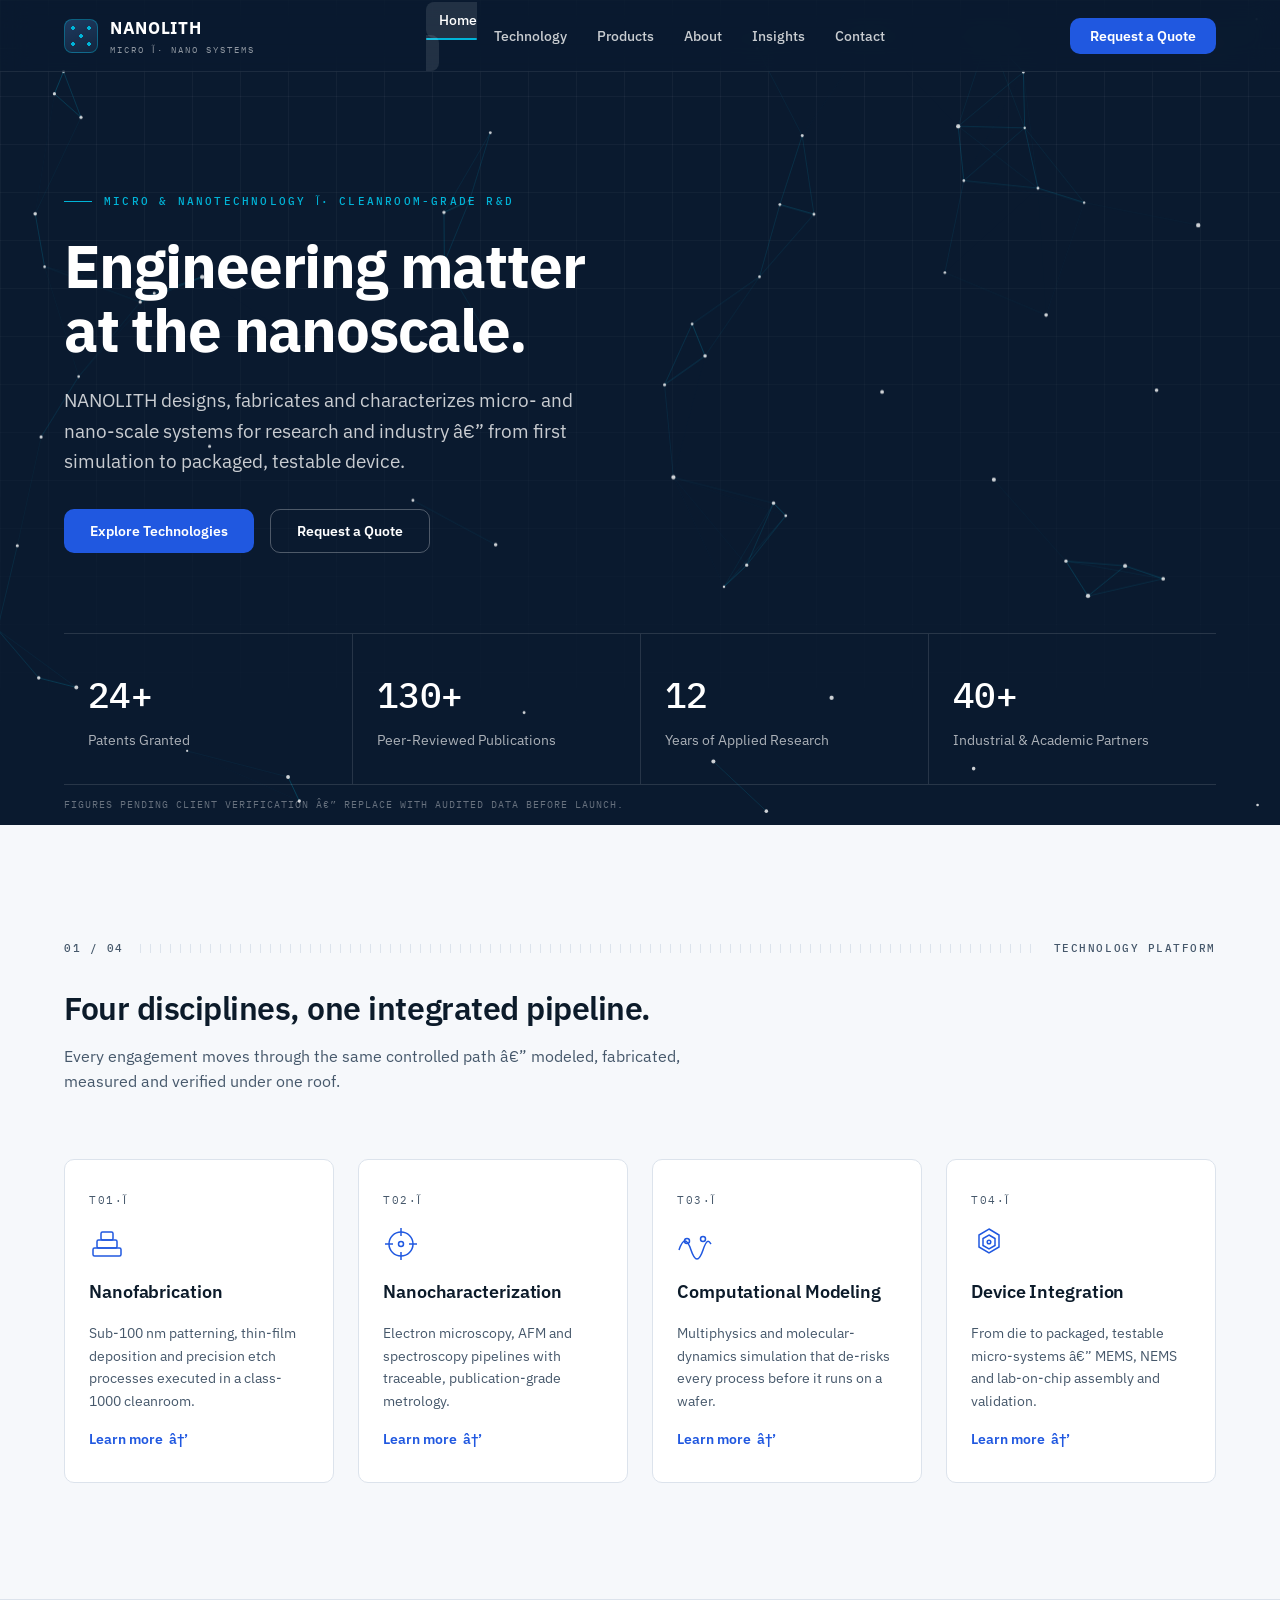
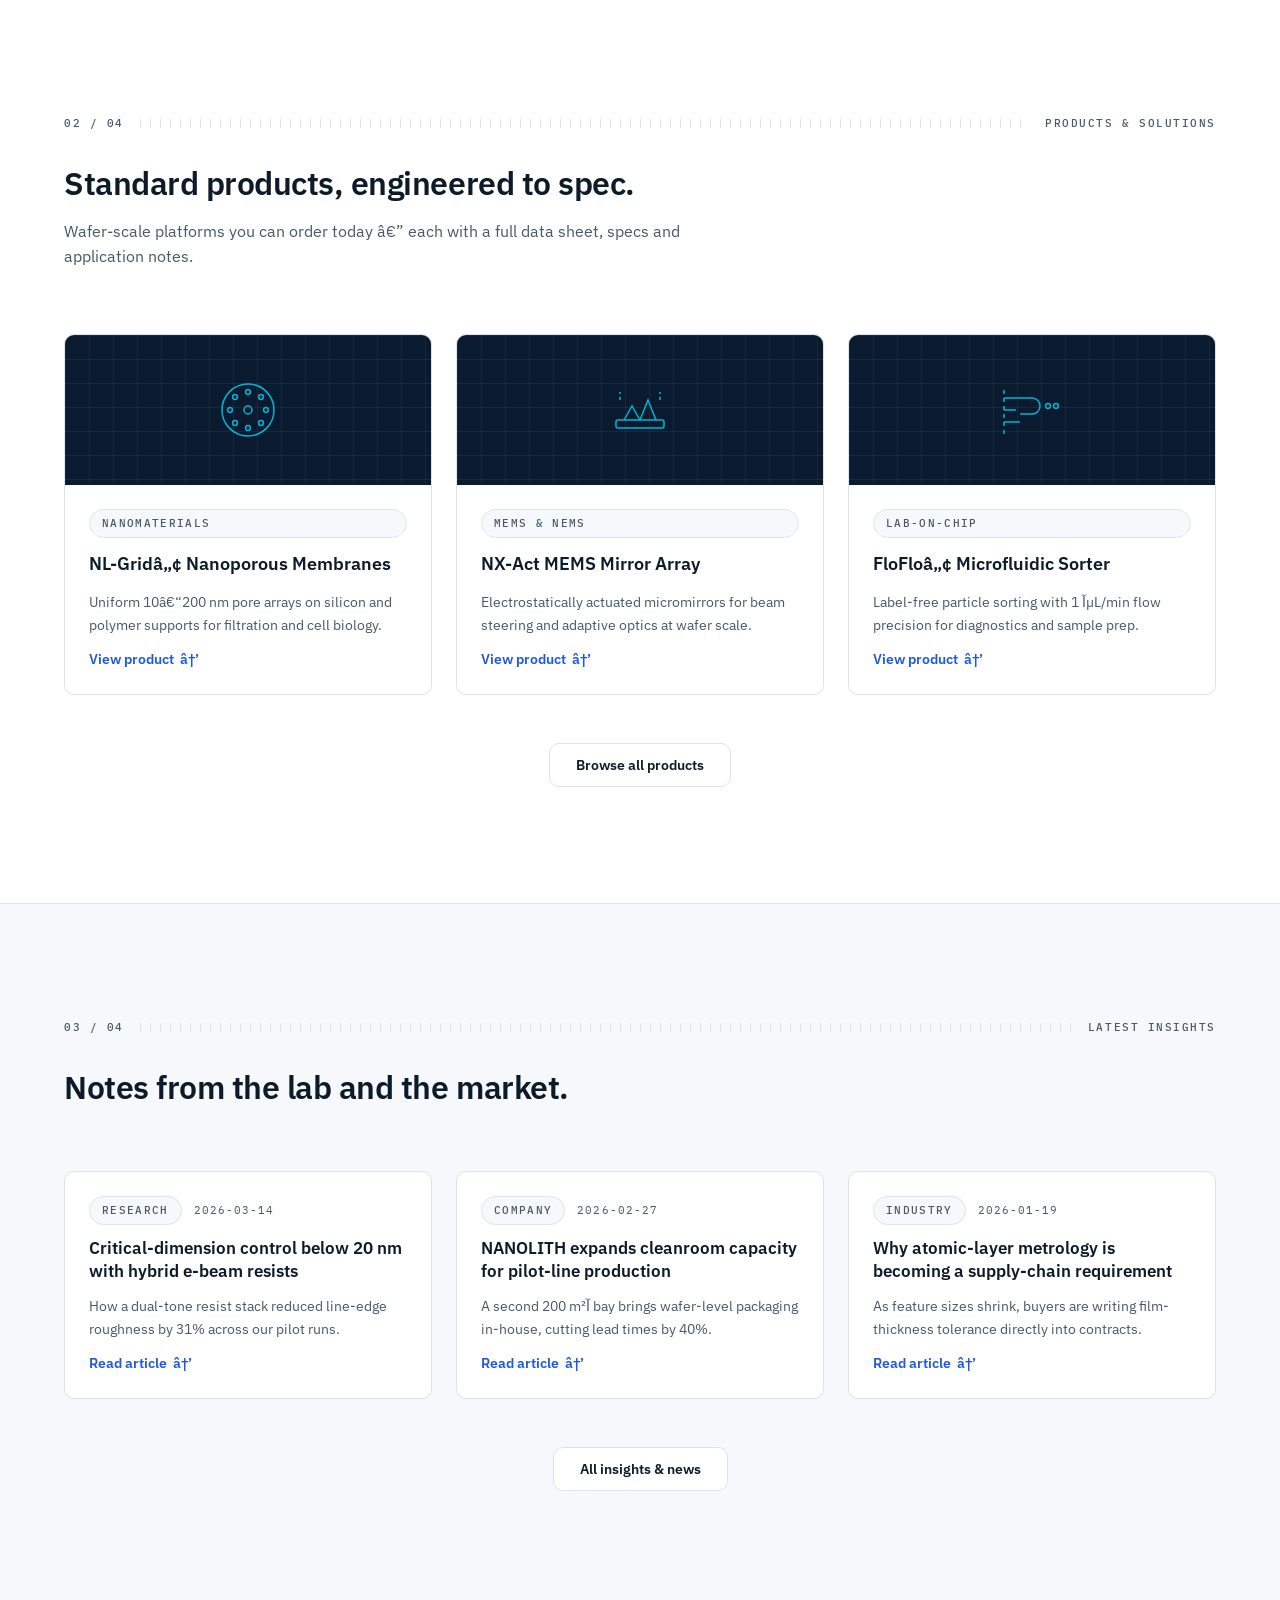
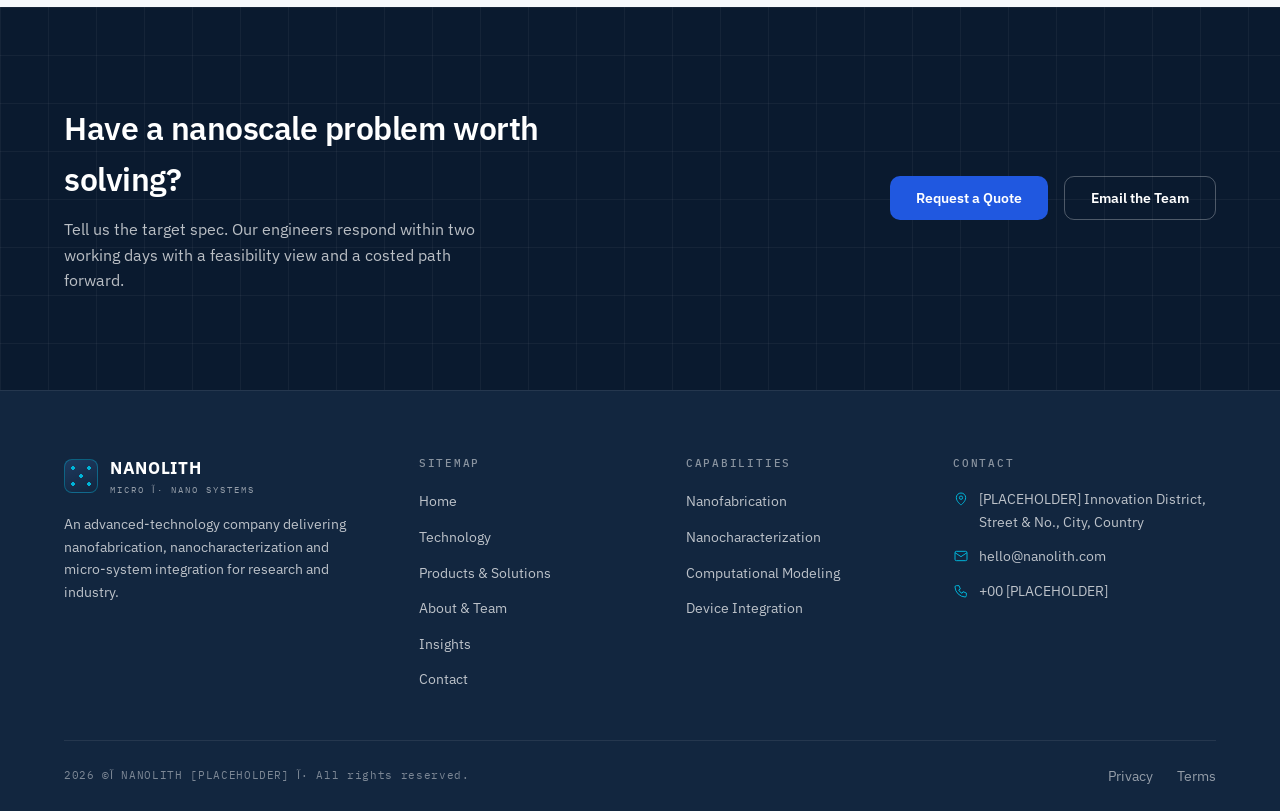
==== commit f09f4a9f: "Add files via upload" ====
--- a/index.html
+++ b/index.html
@@ -3,17 +3,18 @@
 <head>
   <meta charset="UTF-8" />
   <meta name="viewport" content="width=device-width, initial-scale=1.0" />
-  <title>NANOLITH — Engineering Matter at the Nanoscale</title>
-  <meta name="description" content="NANOLITH is a micro & nanotechnology company delivering nanofabrication, nanocharacterization and device integration for research and industry — from first simulation to packaged device." />
+  <title>NANOLITH â€” Engineering Matter at the Nanoscale</title>
+  <meta name="description" content="NANOLITH is a micro & nanotechnology company delivering nanofabrication, nanocharacterization and device integration for research and industry â€” from first simulation to packaged device." />
   <meta name="robots" content="index, follow" />
   <meta name="theme-color" content="#0A1A2F" />
-
-  <!-- Open Graph (per-page OG handled by router titles; full package ships in Phase 3) -->
+  <link rel="canonical" href="https://www.nanolith.com/" /><!-- [PLACEHOLDER] canonical domain -->
+
+  <!-- Open Graph -->
   <meta property="og:type" content="website" />
   <meta property="og:site_name" content="NANOLITH" />
-  <meta property="og:title" content="NANOLITH — Engineering Matter at the Nanoscale" />
+  <meta property="og:title" content="NANOLITH â€” Engineering Matter at the Nanoscale" />
   <meta property="og:description" content="Micro & nanotechnology engineering: nanofabrication, nanocharacterization, computational modeling and device integration." />
-  <meta property="og:url" content="https://www.nanolith.com/" /><!-- [PLACEHOLDER] canonical domain -->
+  <meta property="og:url" content="https://www.nanolith.com/" /><!-- [PLACEHOLDER] -->
 
   <!-- Fonts: IBM Plex Sans (display+body) & IBM Plex Mono (technical labels) -->
   <link rel="preconnect" href="https://fonts.googleapis.com" />
@@ -29,45 +30,16 @@
     "description": "Micro & nanotechnology company providing nanofabrication, nanocharacterization and micro-system integration services.",
     "url": "https://www.nanolith.com/",
     "email": "hello@nanolith.com",
-    "address": { "@type": "PostalAddress", "streetAddress": "[PLACEHOLDER — Street & No.]", "addressLocality": "[PLACEHOLDER — City]", "addressCountry": "[PLACEHOLDER — Country]" },
+    "address": { "@type": "PostalAddress", "streetAddress": "[PLACEHOLDER â€” Street & No.]", "addressLocality": "[PLACEHOLDER â€” City]", "addressCountry": "[PLACEHOLDER â€” Country]" },
     "sameAs": []
   }
   </script>
 
   <style>
   /* ============================================================
-     NANOLITH — DESIGN SYSTEM v1.0  (Blueprint Precision)
-     Transfer 1:1 into Figma. Spec table below.
-
-     COLOR TOKENS        VALUE        ROLE
-     paper               #F6F8FB      page ground (cool near-white)
-     surface             #FFFFFF      cards / raised surfaces
-     ink                 #0C1B2A      primary text (12.4:1 on paper)
-     ink-2               #46586B      secondary text (6.1:1 on paper)
-     line                #DCE3EC      hairlines, borders, dividers
-     navy                #0A1A2F      dark ground: hero, bands, footer
-     navy-2              #12263F      dark ground: footer, elevated dark
-     action              #2058E0      THE single action color (white text 5.9:1)
-     action-hover        #1A47B8      pressed/hover of action
-     signal              #00B4D8      instrument cyan — ONLY for data/
-                                      lattice/chart marks on dark ground
-     ok                  #0E9F6E      success state
-     err                 #D64545      error state
-     focus               #3F7BF2      :focus-visible ring (works on both)
-
-     TYPE SCALE (IBM Plex Sans / Mono)
-     display  clamp(2.75rem, 6vw, 3.75rem) 700 -0.02em
-     h2       clamp(1.75rem, 3.5vw, 2rem) 600 -0.015em
-     h3       1.125rem 600 -0.005em
-     body     1rem 400 / 1.6
-     small    0.875rem / 1.6
-     mono-xs  0.6875rem Mono 500 +0.14em uppercase — labels
-
-     SPACE SCALE   4 8 12 16 24 32 48 64 96 128 (px)
-     RADIUS        card 10px · input 6px · pill 999px
-     SHADOW-1      0 1px 2px rgba(12,27,42,.06), 0 8px 24px rgba(12,27,42,.07)
-     SHADOW-2      0 2px 4px rgba(12,27,42,.08), 0 16px 40px rgba(12,27,42,.12)
-     MOTION        240ms cubic-bezier(.22,.61,.36,1)
+     NANOLITH â€” Home page (self-contained; design system v1.0,
+     "Blueprint Precision"). Other pages share nanolith.css â€”
+     keep tokens in sync when editing either file.
      ============================================================ */
 
   /* ---------- Tokens ---------- */
@@ -140,22 +112,15 @@
   .skip-link:focus { top: 12px; }
 
   .container { width: 100%; max-width: 1200px; margin-inline: auto; padding-inline: clamp(20px, 4vw, 24px); }
-  .mono { font-family: var(--font-mono); }
 
   /* ---------- Section rule (calibration signature) ---------- */
-  .sec-rule {
-    display: flex; align-items: center; gap: var(--sp-4);
-    margin-bottom: var(--sp-6);
-  }
+  .sec-rule { display: flex; align-items: center; gap: var(--sp-4); margin-bottom: var(--sp-6); }
   .sec-index, .sec-label {
     font-family: var(--font-mono); font-size: var(--fs-mono-xs);
     font-weight: 500; letter-spacing: .14em; text-transform: uppercase;
     color: var(--ink-2); white-space: nowrap;
   }
-  .sec-ticks {
-    flex: 1; height: 9px; min-width: 24px;
-    background: repeating-linear-gradient(90deg, var(--line) 0 1px, transparent 1px 10px);
-  }
+  .sec-ticks { flex: 1; height: 9px; min-width: 24px; background: repeating-linear-gradient(90deg, var(--line) 0 1px, transparent 1px 10px); }
   .on-dark .sec-index, .on-dark .sec-label { color: rgba(255,255,255,.66); }
   .on-dark .sec-ticks { background: repeating-linear-gradient(90deg, rgba(255,255,255,.18) 0 1px, transparent 1px 10px); }
 
@@ -184,11 +149,6 @@
     padding: 5px 12px; border-radius: var(--r-pill);
     border: 1px solid var(--line); color: var(--ink-2); background: var(--paper);
   }
-  .on-dark .pill { border-color: rgba(0,180,216,.35); color: var(--signal); background: rgba(0,180,216,.07); }
-
-  /* ---------- Views / router ---------- */
-  .view { display: none; }
-  .view.is-active { display: block; }
 
   /* ============================================================
      NAVBAR
@@ -255,7 +215,7 @@
     padding-top: calc(var(--nav-h) + clamp(56px, 10vw, 112px));
     padding-bottom: 0;
   }
-  .hero::before { /* blueprint grid */
+  .hero::before {
     content: ""; position: absolute; inset: 0; pointer-events: none;
     background-image:
       linear-gradient(rgba(255,255,255,.05) 1px, transparent 1px),
@@ -280,7 +240,7 @@
   .hero-sub { font-size: clamp(1.0625rem, 2vw, 1.1875rem); color: rgba(255,255,255,.78); max-width: 560px; margin-bottom: var(--sp-6); }
   .hero-ctas { display: flex; flex-wrap: wrap; gap: var(--sp-4); }
 
-  /* Trust strip — counters on the dark ground */
+  /* Trust strip â€” counters on the dark ground */
   .trust {
     position: relative; z-index: 1;
     border-top: 1px solid rgba(255,255,255,.12);
@@ -298,7 +258,7 @@
   .trust-note p { font-family: var(--font-mono); font-size: 10px; letter-spacing: .1em; text-transform: uppercase; color: rgba(255,255,255,.38); }
 
   /* ============================================================
-     LIGHT SECTIONS (shared)
+     LIGHT SECTIONS
      ============================================================ */
   .section { padding-block: var(--section-y); background: var(--paper); }
   .section-head { max-width: 640px; margin-bottom: var(--sp-8); }
@@ -327,10 +287,7 @@
     transition: transform var(--dur) var(--ease), box-shadow var(--dur) var(--ease);
   }
   .p-card:hover { transform: translateY(-3px); box-shadow: var(--shadow-2); }
-  .p-visual {
-    height: 150px; position: relative; overflow: hidden;
-    background: var(--navy);
-  }
+  .p-visual { height: 150px; position: relative; overflow: hidden; background: var(--navy); }
   .p-visual::before {
     content: ""; position: absolute; inset: 0;
     background-image:
@@ -351,7 +308,7 @@
     transition: transform var(--dur) var(--ease), box-shadow var(--dur) var(--ease);
   }
   .i-card:hover { transform: translateY(-3px); box-shadow: var(--shadow-2); }
-  .i-meta { display: flex; align-items: center; gap: var(--sp-3); }
+  .i-meta { display: flex; align-items: center; gap: var(--sp-3); flex-wrap: wrap; }
   .i-date { font-family: var(--font-mono); font-size: var(--fs-mono-xs); letter-spacing: .1em; color: var(--ink-2); }
   .i-card h3 { font-size: 1.0625rem; font-weight: 600; line-height: 1.35; }
   .i-card p { font-size: var(--fs-small); color: var(--ink-2); flex: 1; }
@@ -395,33 +352,14 @@
   .footer-legal a { font-size: var(--fs-small); color: rgba(255,255,255,.55); }
   .footer-legal a:hover { color: #fff; }
 
-  /* ============================================================
-     STUB VIEW (pages shipping in Phase 2)
-     ============================================================ */
-  .stub { min-height: calc(100vh - var(--nav-h)); background: var(--navy); color: #fff; display: grid; place-items: center; text-align: center; position: relative; overflow: hidden; padding: var(--sp-9) 0; }
-  .stub::before {
-    content: ""; position: absolute; inset: 0;
-    background-image:
-      linear-gradient(rgba(255,255,255,.05) 1px, transparent 1px),
-      linear-gradient(90deg, rgba(255,255,255,.05) 1px, transparent 1px);
-    background-size: 48px 48px;
-  }
-  .stub-inner { position: relative; max-width: 520px; padding-inline: clamp(20px, 4vw, 24px); display: flex; flex-direction: column; align-items: center; gap: var(--sp-5); }
-  .stub h1 { font-size: clamp(1.75rem, 4vw, 2.25rem); font-weight: 600; letter-spacing: -0.015em; }
-  .stub p { color: rgba(255,255,255,.72); }
-
-  /* ============================================================
-     REVEAL ANIMATION
-     ============================================================ */
+  /* ---------- Reveal ---------- */
   .reveal { opacity: 0; transform: translateY(18px); transition: opacity 640ms var(--ease), transform 640ms var(--ease); }
   .reveal.is-in { opacity: 1; transform: none; }
   .reveal[data-delay="1"] { transition-delay: 80ms; }
   .reveal[data-delay="2"] { transition-delay: 160ms; }
   .reveal[data-delay="3"] { transition-delay: 240ms; }
 
-  /* ============================================================
-     RESPONSIVE (mobile-first overrides)
-     ============================================================ */
+  /* ---------- Responsive ---------- */
   @media (max-width: 1023px) {
     .grid-4 { grid-template-columns: repeat(2, 1fr); }
     .grid-3, .i-list { grid-template-columns: repeat(2, 1fr); }
@@ -456,9 +394,7 @@
     .hero-ctas .btn { width: 100%; }
   }
 
-  /* ============================================================
-     REDUCED MOTION — everything resolves instantly
-     ============================================================ */
+  /* ---------- Reduced motion ---------- */
   @media (prefers-reduced-motion: reduce) {
     html { scroll-behavior: auto; }
     *, *::before, *::after { transition-duration: 1ms !important; animation-duration: 1ms !important; }
@@ -471,29 +407,29 @@
 <body>
   <a class="skip-link" href="#main">Skip to main content</a>
 
-  <!-- ====== NAVBAR ====== -->
+  <!-- ====== NAVBAR (static links â€” no hash routing) ====== -->
   <header class="nav" id="nav">
     <div class="container nav-inner">
-      <a href="#/home" class="brand" aria-label="NANOLITH — home">
+      <a href="index.html" class="brand" aria-label="NANOLITH â€” home">
         <span class="brand-mark" aria-hidden="true"></span>
         <span>
           <span class="brand-name">NANOLITH</span><!-- [PLACEHOLDER] company name -->
-          <span class="brand-sub">Micro · Nano Systems</span>
+          <span class="brand-sub">Micro آ· Nano Systems</span>
         </span>
       </a>
 
       <nav aria-label="Primary">
-        <ul class="nav-links" id="navLinks">
-          <li><a href="#/home" data-route="#/home">Home</a></li>
-          <li><a href="#/technology" data-route="#/technology">Technology</a></li>
-          <li><a href="#/products" data-route="#/products">Products</a></li>
-          <li><a href="#/about" data-route="#/about">About</a></li>
-          <li><a href="#/insights" data-route="#/insights">Insights</a></li>
-          <li><a href="#/contact" data-route="#/contact">Contact</a></li>
+        <ul class="nav-links">
+          <li><a href="index.html" aria-current="page">Home</a></li>
+          <li><a href="technology.html">Technology</a></li>
+          <li><a href="products.html">Products</a></li>
+          <li><a href="about.html">About</a></li>
+          <li><a href="insights.html">Insights</a></li>
+          <li><a href="contact.html">Contact</a></li>
         </ul>
       </nav>
 
-      <a href="#/contact" class="btn btn-primary nav-cta">Request a Quote</a>
+      <a href="contact.html" class="btn btn-primary nav-cta">Request a Quote</a>
 
       <button class="nav-toggle" id="navToggle" aria-expanded="false" aria-controls="navPanel" aria-label="Toggle navigation menu">
         <span></span><span></span><span></span>
@@ -503,262 +439,245 @@
     <!-- Mobile panel -->
     <div class="nav-panel" id="navPanel">
       <nav aria-label="Mobile">
-        <ul id="navLinksMobile">
-          <li><a href="#/home" data-route="#/home">Home</a></li>
-          <li><a href="#/technology" data-route="#/technology">Technology</a></li>
-          <li><a href="#/products" data-route="#/products">Products</a></li>
-          <li><a href="#/about" data-route="#/about">About</a></li>
-          <li><a href="#/insights" data-route="#/insights">Insights</a></li>
-          <li><a href="#/contact" data-route="#/contact">Contact</a></li>
+        <ul>
+          <li><a href="index.html" aria-current="page">Home</a></li>
+          <li><a href="technology.html">Technology</a></li>
+          <li><a href="products.html">Products</a></li>
+          <li><a href="about.html">About</a></li>
+          <li><a href="insights.html">Insights</a></li>
+          <li><a href="contact.html">Contact</a></li>
         </ul>
       </nav>
-      <a href="#/contact" class="btn btn-primary">Request a Quote</a>
+      <a href="contact.html" class="btn btn-primary">Request a Quote</a>
     </div>
   </header>
 
   <main id="main">
 
-    <!-- ====== VIEW: HOME ====== -->
-    <section class="view is-active" id="view-home" data-title="NANOLITH — Engineering Matter at the Nanoscale">
-
-      <!-- Hero -->
-      <div class="hero on-dark">
-        <canvas id="lattice" aria-hidden="true"></canvas>
-        <div class="container hero-inner">
-          <div class="hero-content">
-            <p class="hero-eyebrow">Micro &amp; Nanotechnology · Cleanroom-Grade R&amp;D</p>
-            <h1>Engineering matter at the nanoscale.</h1>
-            <p class="hero-sub">NANOLITH designs, fabricates and characterizes micro- and nano-scale systems for research and industry — from first simulation to packaged, testable device.</p>
-            <div class="hero-ctas">
-              <a href="#/technology" class="btn btn-primary">Explore Technologies</a>
-              <a href="#/contact" class="btn btn-ghost">Request a Quote</a>
-            </div>
+    <!-- ====== HERO ====== -->
+    <div class="hero on-dark">
+      <canvas id="lattice" aria-hidden="true"></canvas>
+      <div class="container hero-inner">
+        <div class="hero-content">
+          <p class="hero-eyebrow">Micro &amp; Nanotechnology آ· Cleanroom-Grade R&amp;D</p>
+          <h1>Engineering matter at the nanoscale.</h1>
+          <p class="hero-sub">NANOLITH designs, fabricates and characterizes micro- and nano-scale systems for research and industry â€” from first simulation to packaged, testable device.</p>
+          <div class="hero-ctas">
+            <a href="technology.html" class="btn btn-primary">Explore Technologies</a>
+            <a href="contact.html" class="btn btn-ghost">Request a Quote</a>
           </div>
         </div>
-
-        <!-- Trust strip: animated counters -->
-        <div class="container">
-          <div class="trust" role="list" aria-label="Company track record">
-            <div class="trust-item" role="listitem">
-              <span class="stat-num" data-count="24" data-suffix="+">0</span>
-              <span class="stat-label">Patents Granted</span>
-            </div>
-            <div class="trust-item" role="listitem">
-              <span class="stat-num" data-count="130" data-suffix="+">0</span>
-              <span class="stat-label">Peer-Reviewed Publications</span>
-            </div>
-            <div class="trust-item" role="listitem">
-              <span class="stat-num" data-count="12">0</span>
-              <span class="stat-label">Years of Applied Research</span>
-            </div>
-            <div class="trust-item" role="listitem">
-              <span class="stat-num" data-count="40" data-suffix="+">0</span>
-              <span class="stat-label">Industrial &amp; Academic Partners</span>
-            </div>
+      </div>
+
+      <!-- Trust strip: animated counters -->
+      <div class="container">
+        <div class="trust" role="list" aria-label="Company track record">
+          <div class="trust-item" role="listitem">
+            <span class="stat-num" data-count="24" data-suffix="+">0</span>
+            <span class="stat-label">Patents Granted</span>
           </div>
-          <div class="trust-note">
-            <p>Figures pending client verification — replace with audited data before launch.</p>
+          <div class="trust-item" role="listitem">
+            <span class="stat-num" data-count="130" data-suffix="+">0</span>
+            <span class="stat-label">Peer-Reviewed Publications</span>
           </div>
+          <div class="trust-item" role="listitem">
+            <span class="stat-num" data-count="12">0</span>
+            <span class="stat-label">Years of Applied Research</span>
+          </div>
+          <div class="trust-item" role="listitem">
+            <span class="stat-num" data-count="40" data-suffix="+">0</span>
+            <span class="stat-label">Industrial &amp; Academic Partners</span>
+          </div>
+        </div>
+        <div class="trust-note">
+          <p>Figures pending client verification â€” replace with audited data before launch.</p>
         </div>
       </div>
-
-      <!-- Technology platform cards -->
-      <section class="section" aria-labelledby="tech-title">
-        <div class="container">
-          <div class="sec-rule" aria-hidden="true">
-            <span class="sec-index">01 / 04</span>
-            <span class="sec-ticks"></span>
-            <span class="sec-label">Technology Platform</span>
-          </div>
-          <div class="section-head reveal">
-            <h2 id="tech-title">Four disciplines, one integrated pipeline.</h2>
-            <p>Every engagement moves through the same controlled path — modeled, fabricated, measured and verified under one roof.</p>
-          </div>
-
-          <div class="grid-4">
-            <article class="t-card reveal">
-              <span class="t-num">T·01</span>
-              <svg viewBox="0 0 36 36" fill="none" stroke-width="1.5" aria-hidden="true">
-                <rect x="4" y="22" width="28" height="8" rx="1.5"/><rect x="8" y="14" width="20" height="8" rx="1.5"/><rect x="12" y="6" width="12" height="8" rx="1.5"/>
-              </svg>
-              <h3>Nanofabrication</h3>
-              <p>Sub-100&nbsp;nm patterning, thin-film deposition and precision etch processes executed in a class-1000 cleanroom.</p>
-              <a href="#/technology" class="text-link">Learn more <span aria-hidden="true">→</span></a>
-            </article>
-
-            <article class="t-card reveal" data-delay="1">
-              <span class="t-num">T·02</span>
-              <svg viewBox="0 0 36 36" fill="none" stroke-width="1.5" aria-hidden="true">
-                <circle cx="18" cy="18" r="12"/><path d="M18 2v8M18 26v8M2 18h8M26 18h8"/><circle cx="18" cy="18" r="2.5"/>
-              </svg>
-              <h3>Nanocharacterization</h3>
-              <p>Electron microscopy, AFM and spectroscopy pipelines with traceable, publication-grade metrology.</p>
-              <a href="#/technology" class="text-link">Learn more <span aria-hidden="true">→</span></a>
-            </article>
-
-            <article class="t-card reveal" data-delay="2">
-              <span class="t-num">T·03</span>
-              <svg viewBox="0 0 36 36" fill="none" stroke-width="1.5" aria-hidden="true">
-                <path d="M2 24c4-12 8-12 12 0s8 12 12 0 6-9 8-6"/><circle cx="10" cy="15" r="2.5"/><circle cx="26" cy="13" r="2.5"/>
-              </svg>
-              <h3>Computational Modeling</h3>
-              <p>Multiphysics and molecular-dynamics simulation that de-risks every process before it runs on a wafer.</p>
-              <a href="#/technology" class="text-link">Learn more <span aria-hidden="true">→</span></a>
-            </article>
-
-            <article class="t-card reveal" data-delay="3">
-              <span class="t-num">T·04</span>
-              <svg viewBox="0 0 36 36" fill="none" stroke-width="1.5" aria-hidden="true">
-                <path d="M18 3l10 6v12l-10 6-10-6V9l10-6z"/><path d="M18 9l6 3.5v7L18 23l-6-3.5v-7L18 9z"/><circle cx="18" cy="16" r="1.8"/>
-              </svg>
-              <h3>Device Integration</h3>
-              <p>From die to packaged, testable micro-systems — MEMS, NEMS and lab-on-chip assembly and validation.</p>
-              <a href="#/technology" class="text-link">Learn more <span aria-hidden="true">→</span></a>
-            </article>
-          </div>
-        </div>
-      </section>
-
-      <!-- Products teaser -->
-      <section class="section" style="background: var(--surface); border-block: 1px solid var(--line);" aria-labelledby="prod-title">
-        <div class="container">
-          <div class="sec-rule" aria-hidden="true">
-            <span class="sec-index">02 / 04</span>
-            <span class="sec-ticks"></span>
-            <span class="sec-label">Products &amp; Solutions</span>
-          </div>
-          <div class="section-head reveal">
-            <h2 id="prod-title">Standard products, engineered to spec.</h2>
-            <p>Wafer-scale platforms you can order today — each with a full data sheet, specs and application notes.</p>
-          </div>
-
-          <div class="grid-3">
-            <article class="p-card reveal">
-              <div class="p-visual" aria-hidden="true">
-                <svg viewBox="0 0 72 72" fill="none" stroke-width="1.5">
-                  <circle cx="36" cy="36" r="26"/><circle cx="36" cy="36" r="4"/>
-                  <circle cx="36" cy="18" r="2.4"/><circle cx="36" cy="54" r="2.4"/>
-                  <circle cx="18" cy="36" r="2.4"/><circle cx="54" cy="36" r="2.4"/>
-                  <circle cx="23" cy="23" r="2.4"/><circle cx="49" cy="23" r="2.4"/>
-                  <circle cx="23" cy="49" r="2.4"/><circle cx="49" cy="49" r="2.4"/>
-                </svg>
-              </div>
-              <div class="p-body">
-                <span class="pill">Nanomaterials</span>
-                <h3>NL-Grid™ Nanoporous Membranes</h3>
-                <p>Uniform 10–200&nbsp;nm pore arrays on silicon and polymer supports for filtration and cell biology.</p>
-                <a href="#/products" class="text-link">View product <span aria-hidden="true">→</span></a>
-              </div>
-            </article>
-
-            <article class="p-card reveal" data-delay="1">
-              <div class="p-visual" aria-hidden="true">
-                <svg viewBox="0 0 72 72" fill="none" stroke-width="1.5">
-                  <rect x="12" y="46" width="48" height="8" rx="2"/>
-                  <path d="M20 46l8-14 8 14M36 46l8-20 8 20"/>
-                  <path d="M16 26v-8M56 26v-8" stroke-dasharray="3 3"/>
-                </svg>
-              </div>
-              <div class="p-body">
-                <span class="pill">MEMS &amp; NEMS</span>
-                <h3>NX-Act MEMS Mirror Array</h3>
-                <p>Electrostatically actuated micromirrors for beam steering and adaptive optics at wafer scale.</p>
-                <a href="#/products" class="text-link">View product <span aria-hidden="true">→</span></a>
-              </div>
-            </article>
-
-            <article class="p-card reveal" data-delay="2">
-              <div class="p-visual" aria-hidden="true">
-                <svg viewBox="0 0 72 72" fill="none" stroke-width="1.5">
-                  <path d="M8 24h28a8 8 0 018 8v0a8 8 0 01-8 8H24"/>
-                  <path d="M8 48h16M8 36h12"/>
-                  <circle cx="52" cy="32" r="2.4"/><circle cx="60" cy="32" r="2.4"/>
-                  <path d="M8 16v48" stroke-dasharray="4 4"/>
-                </svg>
-              </div>
-              <div class="p-body">
-                <span class="pill">Lab-on-Chip</span>
-                <h3>FloFlo™ Microfluidic Sorter</h3>
-                <p>Label-free particle sorting with 1&nbsp;µL/min flow precision for diagnostics and sample prep.</p>
-                <a href="#/products" class="text-link">View product <span aria-hidden="true">→</span></a>
-              </div>
-            </article>
-          </div>
-
-          <div style="margin-top: var(--sp-7); text-align: center;" class="reveal">
-            <a href="#/products" class="btn btn-outline">Browse all products</a>
-          </div>
-        </div>
-      </section>
-
-      <!-- Insights teaser -->
-      <section class="section" aria-labelledby="ins-title">
-        <div class="container">
-          <div class="sec-rule" aria-hidden="true">
-            <span class="sec-index">03 / 04</span>
-            <span class="sec-ticks"></span>
-            <span class="sec-label">Latest Insights</span>
-          </div>
-          <div class="section-head reveal">
-            <h2 id="ins-title">Notes from the lab and the market.</h2>
-          </div>
-
-          <div class="i-list">
-            <article class="i-card reveal">
-              <div class="i-meta"><span class="pill">Research</span><span class="i-date">2026-03-14</span></div><!-- [PLACEHOLDER] dates -->
-              <h3>Critical-dimension control below 20&nbsp;nm with hybrid e-beam resists</h3>
-              <p>How a dual-tone resist stack reduced line-edge roughness by 31% across our pilot runs.</p>
-              <a href="#/insights" class="text-link">Read article <span aria-hidden="true">→</span></a>
-            </article>
-
-            <article class="i-card reveal" data-delay="1">
-              <div class="i-meta"><span class="pill">Company</span><span class="i-date">2026-02-27</span></div>
-              <h3>NANOLITH expands cleanroom capacity for pilot-line production</h3>
-              <p>A second 200&nbsp;m² bay brings wafer-level packaging in-house, cutting lead times by 40%.</p>
-              <a href="#/insights" class="text-link">Read article <span aria-hidden="true">→</span></a>
-            </article>
-
-            <article class="i-card reveal" data-delay="2">
-              <div class="i-meta"><span class="pill">Industry</span><span class="i-date">2026-01-19</span></div>
-              <h3>Why atomic-layer metrology is becoming a supply-chain requirement</h3>
-              <p>As feature sizes shrink, buyers are writing film-thickness tolerance directly into contracts.</p>
-              <a href="#/insights" class="text-link">Read article <span aria-hidden="true">→</span></a>
-            </article>
-          </div>
-
-          <div style="margin-top: var(--sp-7); text-align: center;" class="reveal">
-            <a href="#/insights" class="btn btn-outline">All insights &amp; news</a>
-          </div>
-        </div>
-      </section>
-
-      <!-- Final CTA band -->
-      <section class="cta-band on-dark" aria-labelledby="cta-title">
-        <div class="container cta-inner">
-          <div class="reveal">
-            <h2 id="cta-title">Have a nanoscale problem worth solving?</h2>
-            <p>Tell us the target spec. Our engineers respond within two working days with a feasibility view and a costed path forward.</p>
-          </div>
-          <div class="cta-actions reveal" data-delay="1">
-            <a href="#/contact" class="btn btn-primary">Request a Quote</a>
-            <a href="mailto:hello@nanolith.com" class="btn btn-ghost">Email the Team</a>
-          </div>
-        </div>
-      </section>
-    </section>
-
-    <!-- ====== VIEW: STUB (Technology, Products, About, Insights, Contact — Phase 2) ====== -->
-    <section class="view on-dark" id="view-stub" data-title="NANOLITH">
-      <div class="stub">
-        <div class="stub-inner">
-          <span class="pill" id="stubLabel">MODULE // PENDING</span>
-          <h1>This module ships in Phase&nbsp;2.</h1>
-          <p><strong id="stubName">This section</strong> is defined in the approved sitemap and will be built next — same design system, same signature motifs.</p>
-          <a href="#/home" class="btn btn-primary">Return Home</a>
+    </div>
+
+    <!-- ====== TECHNOLOGY PLATFORM CARDS ====== -->
+    <section class="section" aria-labelledby="tech-title">
+      <div class="container">
+        <div class="sec-rule" aria-hidden="true">
+          <span class="sec-index">01 / 04</span>
+          <span class="sec-ticks"></span>
+          <span class="sec-label">Technology Platform</span>
+        </div>
+        <div class="section-head reveal">
+          <h2 id="tech-title">Four disciplines, one integrated pipeline.</h2>
+          <p>Every engagement moves through the same controlled path â€” modeled, fabricated, measured and verified under one roof.</p>
+        </div>
+
+        <div class="grid-4">
+          <article class="t-card reveal">
+            <span class="t-num">Tآ·01</span>
+            <svg viewBox="0 0 36 36" fill="none" stroke-width="1.5" aria-hidden="true">
+              <rect x="4" y="22" width="28" height="8" rx="1.5"/><rect x="8" y="14" width="20" height="8" rx="1.5"/><rect x="12" y="6" width="12" height="8" rx="1.5"/>
+            </svg>
+            <h3>Nanofabrication</h3>
+            <p>Sub-100&nbsp;nm patterning, thin-film deposition and precision etch processes executed in a class-1000 cleanroom.</p>
+            <a href="technology.html" class="text-link">Learn more <span aria-hidden="true">â†’</span></a>
+          </article>
+
+          <article class="t-card reveal" data-delay="1">
+            <span class="t-num">Tآ·02</span>
+            <svg viewBox="0 0 36 36" fill="none" stroke-width="1.5" aria-hidden="true">
+              <circle cx="18" cy="18" r="12"/><path d="M18 2v8M18 26v8M2 18h8M26 18h8"/><circle cx="18" cy="18" r="2.5"/>
+            </svg>
+            <h3>Nanocharacterization</h3>
+            <p>Electron microscopy, AFM and spectroscopy pipelines with traceable, publication-grade metrology.</p>
+            <a href="technology.html" class="text-link">Learn more <span aria-hidden="true">â†’</span></a>
+          </article>
+
+          <article class="t-card reveal" data-delay="2">
+            <span class="t-num">Tآ·03</span>
+            <svg viewBox="0 0 36 36" fill="none" stroke-width="1.5" aria-hidden="true">
+              <path d="M2 24c4-12 8-12 12 0s8 12 12 0 6-9 8-6"/><circle cx="10" cy="15" r="2.5"/><circle cx="26" cy="13" r="2.5"/>
+            </svg>
+            <h3>Computational Modeling</h3>
+            <p>Multiphysics and molecular-dynamics simulation that de-risks every process before it runs on a wafer.</p>
+            <a href="technology.html" class="text-link">Learn more <span aria-hidden="true">â†’</span></a>
+          </article>
+
+          <article class="t-card reveal" data-delay="3">
+            <span class="t-num">Tآ·04</span>
+            <svg viewBox="0 0 36 36" fill="none" stroke-width="1.5" aria-hidden="true">
+              <path d="M18 3l10 6v12l-10 6-10-6V9l10-6z"/><path d="M18 9l6 3.5v7L18 23l-6-3.5v-7L18 9z"/><circle cx="18" cy="16" r="1.8"/>
+            </svg>
+            <h3>Device Integration</h3>
+            <p>From die to packaged, testable micro-systems â€” MEMS, NEMS and lab-on-chip assembly and validation.</p>
+            <a href="technology.html" class="text-link">Learn more <span aria-hidden="true">â†’</span></a>
+          </article>
         </div>
       </div>
     </section>
 
+    <!-- ====== PRODUCTS TEASER ====== -->
+    <section class="section" style="background: var(--surface); border-block: 1px solid var(--line);" aria-labelledby="prod-title">
+      <div class="container">
+        <div class="sec-rule" aria-hidden="true">
+          <span class="sec-index">02 / 04</span>
+          <span class="sec-ticks"></span>
+          <span class="sec-label">Products &amp; Solutions</span>
+        </div>
+        <div class="section-head reveal">
+          <h2 id="prod-title">Standard products, engineered to spec.</h2>
+          <p>Wafer-scale platforms you can order today â€” each with a full data sheet, specs and application notes.</p>
+        </div>
+
+        <div class="grid-3">
+          <article class="p-card reveal">
+            <div class="p-visual" aria-hidden="true">
+              <svg viewBox="0 0 72 72" fill="none" stroke-width="1.5">
+                <circle cx="36" cy="36" r="26"/><circle cx="36" cy="36" r="4"/>
+                <circle cx="36" cy="18" r="2.4"/><circle cx="36" cy="54" r="2.4"/>
+                <circle cx="18" cy="36" r="2.4"/><circle cx="54" cy="36" r="2.4"/>
+                <circle cx="23" cy="23" r="2.4"/><circle cx="49" cy="23" r="2.4"/>
+                <circle cx="23" cy="49" r="2.4"/><circle cx="49" cy="49" r="2.4"/>
+              </svg>
+            </div>
+            <div class="p-body">
+              <span class="pill">Nanomaterials</span>
+              <h3>NL-Gridâ„¢ Nanoporous Membranes</h3>
+              <p>Uniform 10â€“200&nbsp;nm pore arrays on silicon and polymer supports for filtration and cell biology.</p>
+              <a href="products.html" class="text-link">View product <span aria-hidden="true">â†’</span></a>
+            </div>
+          </article>
+
+          <article class="p-card reveal" data-delay="1">
+            <div class="p-visual" aria-hidden="true">
+              <svg viewBox="0 0 72 72" fill="none" stroke-width="1.5">
+                <rect x="12" y="46" width="48" height="8" rx="2"/>
+                <path d="M20 46l8-14 8 14M36 46l8-20 8 20"/>
+                <path d="M16 26v-8M56 26v-8" stroke-dasharray="3 3"/>
+              </svg>
+            </div>
+            <div class="p-body">
+              <span class="pill">MEMS &amp; NEMS</span>
+              <h3>NX-Act MEMS Mirror Array</h3>
+              <p>Electrostatically actuated micromirrors for beam steering and adaptive optics at wafer scale.</p>
+              <a href="products.html" class="text-link">View product <span aria-hidden="true">â†’</span></a>
+            </div>
+          </article>
+
+          <article class="p-card reveal" data-delay="2">
+            <div class="p-visual" aria-hidden="true">
+              <svg viewBox="0 0 72 72" fill="none" stroke-width="1.5">
+                <path d="M8 24h28a8 8 0 018 8v0a8 8 0 01-8 8H24"/>
+                <path d="M8 48h16M8 36h12"/>
+                <circle cx="52" cy="32" r="2.4"/><circle cx="60" cy="32" r="2.4"/>
+                <path d="M8 16v48" stroke-dasharray="4 4"/>
+              </svg>
+            </div>
+            <div class="p-body">
+              <span class="pill">Lab-on-Chip</span>
+              <h3>FloFloâ„¢ Microfluidic Sorter</h3>
+              <p>Label-free particle sorting with 1&nbsp;آµL/min flow precision for diagnostics and sample prep.</p>
+              <a href="products.html" class="text-link">View product <span aria-hidden="true">â†’</span></a>
+            </div>
+          </article>
+        </div>
+
+        <div style="margin-top: var(--sp-7); text-align: center;" class="reveal">
+          <a href="products.html" class="btn btn-outline">Browse all products</a>
+        </div>
+      </div>
+    </section>
+
+    <!-- ====== INSIGHTS TEASER (deep links into insights.html) ====== -->
+    <section class="section" aria-labelledby="ins-title">
+      <div class="container">
+        <div class="sec-rule" aria-hidden="true">
+          <span class="sec-index">03 / 04</span>
+          <span class="sec-ticks"></span>
+          <span class="sec-label">Latest Insights</span>
+        </div>
+        <div class="section-head reveal">
+          <h2 id="ins-title">Notes from the lab and the market.</h2>
+        </div>
+
+        <div class="i-list">
+          <article class="i-card reveal">
+            <div class="i-meta"><span class="pill">Research</span><span class="i-date">2026-03-14</span></div><!-- [PLACEHOLDER] dates -->
+            <h3>Critical-dimension control below 20&nbsp;nm with hybrid e-beam resists</h3>
+            <p>How a dual-tone resist stack reduced line-edge roughness by 31% across our pilot runs.</p>
+            <a href="insights.html?a=hybrid-resists" class="text-link">Read article <span aria-hidden="true">â†’</span></a>
+          </article>
+
+          <article class="i-card reveal" data-delay="1">
+            <div class="i-meta"><span class="pill">Company</span><span class="i-date">2026-02-27</span></div>
+            <h3>NANOLITH expands cleanroom capacity for pilot-line production</h3>
+            <p>A second 200&nbsp;mآ² bay brings wafer-level packaging in-house, cutting lead times by 40%.</p>
+            <a href="insights.html?a=cleanroom-expansion" class="text-link">Read article <span aria-hidden="true">â†’</span></a>
+          </article>
+
+          <article class="i-card reveal" data-delay="2">
+            <div class="i-meta"><span class="pill">Industry</span><span class="i-date">2026-01-19</span></div>
+            <h3>Why atomic-layer metrology is becoming a supply-chain requirement</h3>
+            <p>As feature sizes shrink, buyers are writing film-thickness tolerance directly into contracts.</p>
+            <a href="insights.html?a=atomic-metrology" class="text-link">Read article <span aria-hidden="true">â†’</span></a>
+          </article>
+        </div>
+
+        <div style="margin-top: var(--sp-7); text-align: center;" class="reveal">
+          <a href="insights.html" class="btn btn-outline">All insights &amp; news</a>
+        </div>
+      </div>
+    </section>
+
+    <!-- ====== FINAL CTA BAND ====== -->
+    <section class="cta-band on-dark" aria-labelledby="cta-title">
+      <div class="container cta-inner">
+        <div class="reveal">
+          <h2 id="cta-title">Have a nanoscale problem worth solving?</h2>
+          <p>Tell us the target spec. Our engineers respond within two working days with a feasibility view and a costed path forward.</p>
+        </div>
+        <div class="cta-actions reveal" data-delay="1">
+          <a href="contact.html" class="btn btn-primary">Request a Quote</a>
+          <a href="mailto:hello@nanolith.com" class="btn btn-ghost">Email the Team</a>
+        </div>
+      </div>
+    </section>
   </main>
 
   <!-- ====== FOOTER ====== -->
@@ -766,35 +685,35 @@
     <div class="container">
       <div class="footer-grid">
         <div>
-          <a href="#/home" class="brand" aria-label="NANOLITH — home">
+          <a href="index.html" class="brand" aria-label="NANOLITH â€” home">
             <span class="brand-mark" aria-hidden="true"></span>
             <span>
               <span class="brand-name">NANOLITH</span><!-- [PLACEHOLDER] company name -->
-              <span class="brand-sub">Micro · Nano Systems</span>
+              <span class="brand-sub">Micro آ· Nano Systems</span>
             </span>
           </a>
           <p class="footer-blurb">An advanced-technology company delivering nanofabrication, nanocharacterization and micro-system integration for research and industry.</p>
         </div>
 
-        <nav aria-label="Footer — sitemap">
+        <nav aria-label="Footer â€” sitemap">
           <h4>Sitemap</h4>
           <ul class="footer-links">
-            <li><a href="#/home">Home</a></li>
-            <li><a href="#/technology">Technology</a></li>
-            <li><a href="#/products">Products &amp; Solutions</a></li>
-            <li><a href="#/about">About &amp; Team</a></li>
-            <li><a href="#/insights">Insights</a></li>
-            <li><a href="#/contact">Contact</a></li>
+            <li><a href="index.html">Home</a></li>
+            <li><a href="technology.html">Technology</a></li>
+            <li><a href="products.html">Products &amp; Solutions</a></li>
+            <li><a href="about.html">About &amp; Team</a></li>
+            <li><a href="insights.html">Insights</a></li>
+            <li><a href="contact.html">Contact</a></li>
           </ul>
         </nav>
 
-        <nav aria-label="Footer — capabilities">
+        <nav aria-label="Footer â€” capabilities">
           <h4>Capabilities</h4>
           <ul class="footer-links">
-            <li><a href="#/technology">Nanofabrication</a></li>
-            <li><a href="#/technology">Nanocharacterization</a></li>
-            <li><a href="#/technology">Computational Modeling</a></li>
-            <li><a href="#/technology">Device Integration</a></li>
+            <li><a href="technology.html">Nanofabrication</a></li>
+            <li><a href="technology.html">Nanocharacterization</a></li>
+            <li><a href="technology.html">Computational Modeling</a></li>
+            <li><a href="technology.html">Device Integration</a></li>
           </ul>
         </nav>
 
@@ -818,10 +737,10 @@
       </div>
 
       <div class="footer-bottom">
-        <p>© <span id="year">2026</span> NANOLITH [PLACEHOLDER] · All rights reserved.</p>
+        <p>آ© <span id="year">2026</span> NANOLITH [PLACEHOLDER] آ· All rights reserved.</p>
         <div class="footer-legal">
-          <a href="#/home">Privacy</a>
-          <a href="#/home">Terms</a>
+          <a href="index.html">Privacy</a>
+          <a href="index.html">Terms</a>
         </div>
       </div>
     </div>
@@ -833,75 +752,31 @@
 
     var REDUCED = window.matchMedia("(prefers-reduced-motion: reduce)").matches;
 
-    /* ---------- Router (hash-based; Phase 2 registers full views) ---------- */
-    var ROUTES = {
-      "#/home":       { view: "view-home" },
-      "#/technology": { view: "view-stub", stub: "Technology / R&D" },
-      "#/products":   { view: "view-stub", stub: "Products & Solutions" },
-      "#/about":      { view: "view-stub", stub: "About Us & Team" },
-      "#/insights":   { view: "view-stub", stub: "Insights / News" },
-      "#/contact":    { view: "view-stub", stub: "Contact & Inquiry" }
-    };
+    /* ---------- Navigation ---------- */
     var nav = document.getElementById("nav");
-    var links = document.querySelectorAll("[data-route]");
-
-    function render() {
-      var hash = window.location.hash || "#/home";
-      if (!ROUTES[hash]) hash = "#/home";
-      var route = ROUTES[hash];
-
-      document.querySelectorAll(".view").forEach(function (v) { v.classList.remove("is-active"); });
-      var el = document.getElementById(route.view);
-      el.classList.add("is-active");
-
-      // Per-view title + stub label
-      if (route.stub) {
-        document.getElementById("stubLabel").textContent = "MODULE // " + route.stub.toUpperCase();
-        document.getElementById("stubName").textContent = route.stub;
-        document.title = route.stub + " — NANOLITH";
-      } else {
-        document.title = el.dataset.title || "NANOLITH";
-      }
-
-      // aria-current on every matching nav link (desktop + mobile)
-      links.forEach(function (a) {
-        if (a.getAttribute("data-route") === hash) a.setAttribute("aria-current", "page");
-        else a.removeAttribute("aria-current");
-      });
-
+    var navToggle = document.getElementById("navToggle");
+
+    function closeNav() {
       nav.classList.remove("is-open");
-      navToggleBtn.setAttribute("aria-expanded", "false");
-
-      window.scrollTo({ top: 0, behavior: REDUCED ? "auto" : "auto" });
-      initReveals(el);
-      initCounters(el);
+      navToggle.setAttribute("aria-expanded", "false");
     }
-
-    /* ---------- Mobile navigation ---------- */
-    var navToggleBtn = document.getElementById("navToggle");
-    navToggleBtn.addEventListener("click", function () {
+    navToggle.addEventListener("click", function () {
       var open = nav.classList.toggle("is-open");
-      navToggleBtn.setAttribute("aria-expanded", String(open));
+      navToggle.setAttribute("aria-expanded", String(open));
     });
     document.getElementById("navPanel").addEventListener("click", function (e) {
-      if (e.target.closest("a")) {
-        nav.classList.remove("is-open");
-        navToggleBtn.setAttribute("aria-expanded", "false");
-      }
+      if (e.target.closest("a")) closeNav();
     });
     document.addEventListener("keydown", function (e) {
-      if (e.key === "Escape" && nav.classList.contains("is-open")) {
-        nav.classList.remove("is-open");
-        navToggleBtn.setAttribute("aria-expanded", "false");
-        navToggleBtn.focus();
-      }
+      if (e.key === "Escape" && nav.classList.contains("is-open")) { closeNav(); navToggle.focus(); }
     });
-
-    /* ---------- Navbar scrolled state ---------- */
     function onScroll() { nav.classList.toggle("is-scrolled", window.scrollY > 8); }
     window.addEventListener("scroll", onScroll, { passive: true });
 
-    /* ---------- Scroll reveals (re-initialized per view) ---------- */
+    /* ---------- Footer year ---------- */
+    document.getElementById("year").textContent = new Date().getFullYear();
+
+    /* ---------- Scroll reveals ---------- */
     var revealIO = null;
     if ("IntersectionObserver" in window && !REDUCED) {
       revealIO = new IntersectionObserver(function (entries) {
@@ -910,19 +785,19 @@
         });
       }, { threshold: 0.15 });
     }
-    function initReveals(scope) {
-      scope.querySelectorAll(".reveal").forEach(function (r) {
-        if (revealIO) revealIO.observe(r);
-        else r.classList.add("is-in");
-      });
-    }
+    document.querySelectorAll(".reveal").forEach(function (r) {
+      if (revealIO) revealIO.observe(r);
+      else r.classList.add("is-in");
+    });
 
     /* ---------- Animated counters ---------- */
-    function initCounters(scope) {
-      var els = scope.querySelectorAll("[data-count]");
+    (function () {
+      var els = document.querySelectorAll("[data-count]");
       if (!els.length) return;
       if (REDUCED || !("IntersectionObserver" in window)) {
-        els.forEach(function (el) { setFinal(el); });
+        els.forEach(function (el) {
+          el.textContent = parseInt(el.dataset.count, 10).toLocaleString("en-US") + (el.dataset.suffix || "");
+        });
         return;
       }
       var io = new IntersectionObserver(function (entries) {
@@ -947,13 +822,10 @@
         }
         requestAnimationFrame(tick);
       }
-      function setFinal(el) {
-        el.textContent = parseInt(el.dataset.count, 10).toLocaleString("en-US") + (el.dataset.suffix || "");
-      }
-    }
+    })();
 
     /* ---------- Hero lattice: GPU-light particle field ---------- */
-    function initLattice() {
+    (function () {
       var canvas = document.getElementById("lattice");
       if (!canvas) return;
       var ctx = canvas.getContext("2d");
@@ -983,7 +855,6 @@
       }
       function draw() {
         ctx.clearRect(0, 0, W, H);
-        // links
         for (var i = 0; i < pts.length; i++) {
           for (var j = i + 1; j < pts.length; j++) {
             var dx = pts[i].x - pts[j].x, dy = pts[i].y - pts[j].y;
@@ -996,12 +867,10 @@
             }
           }
         }
-        // dots
         for (var k = 0; k < pts.length; k++) {
           ctx.fillStyle = "rgba(255,255,255,0.8)";
           ctx.beginPath(); ctx.arc(pts[k].x, pts[k].y, pts[k].r, 0, Math.PI * 2); ctx.fill();
         }
-        // pointer node
         if (mx > -999) {
           ctx.strokeStyle = "rgba(0,180,216,0.5)";
           ctx.beginPath(); ctx.arc(mx, my, 14, 0, Math.PI * 2); ctx.stroke();
@@ -1014,7 +883,6 @@
             var dx = mx - p.x, dy = my - p.y, d = Math.sqrt(dx * dx + dy * dy);
             if (d < 180 && d > 1) { p.vx += (dx / d) * 0.012; p.vy += (dy / d) * 0.012; }
           }
-          // clamp speed for calm motion
           p.vx = Math.max(-0.6, Math.min(0.6, p.vx));
           p.vy = Math.max(-0.6, Math.min(0.6, p.vy));
           p.x += p.vx; p.y += p.vy;
@@ -1032,9 +900,7 @@
 
       start();
       var rt = null;
-      window.addEventListener("resize", function () {
-        clearTimeout(rt); rt = setTimeout(size, 150);
-      });
+      window.addEventListener("resize", function () { clearTimeout(rt); rt = setTimeout(size, 150); });
       hero.addEventListener("pointermove", function (e) {
         var rect = canvas.getBoundingClientRect();
         mx = e.clientX - rect.left; my = e.clientY - rect.top;
@@ -1043,15 +909,9 @@
       document.addEventListener("visibilitychange", function () {
         document.hidden ? stop() : start();
       });
-    }
-
-    /* ---------- Boot ---------- */
-    document.getElementById("year").textContent = new Date().getFullYear();
-    if (!window.location.hash) history.replaceState(null, "", "#/home");
-    render();
-    initLattice();
+    })();
+
     onScroll();
-    window.addEventListener("hashchange", render);
   })();
   </script>
 </body>
